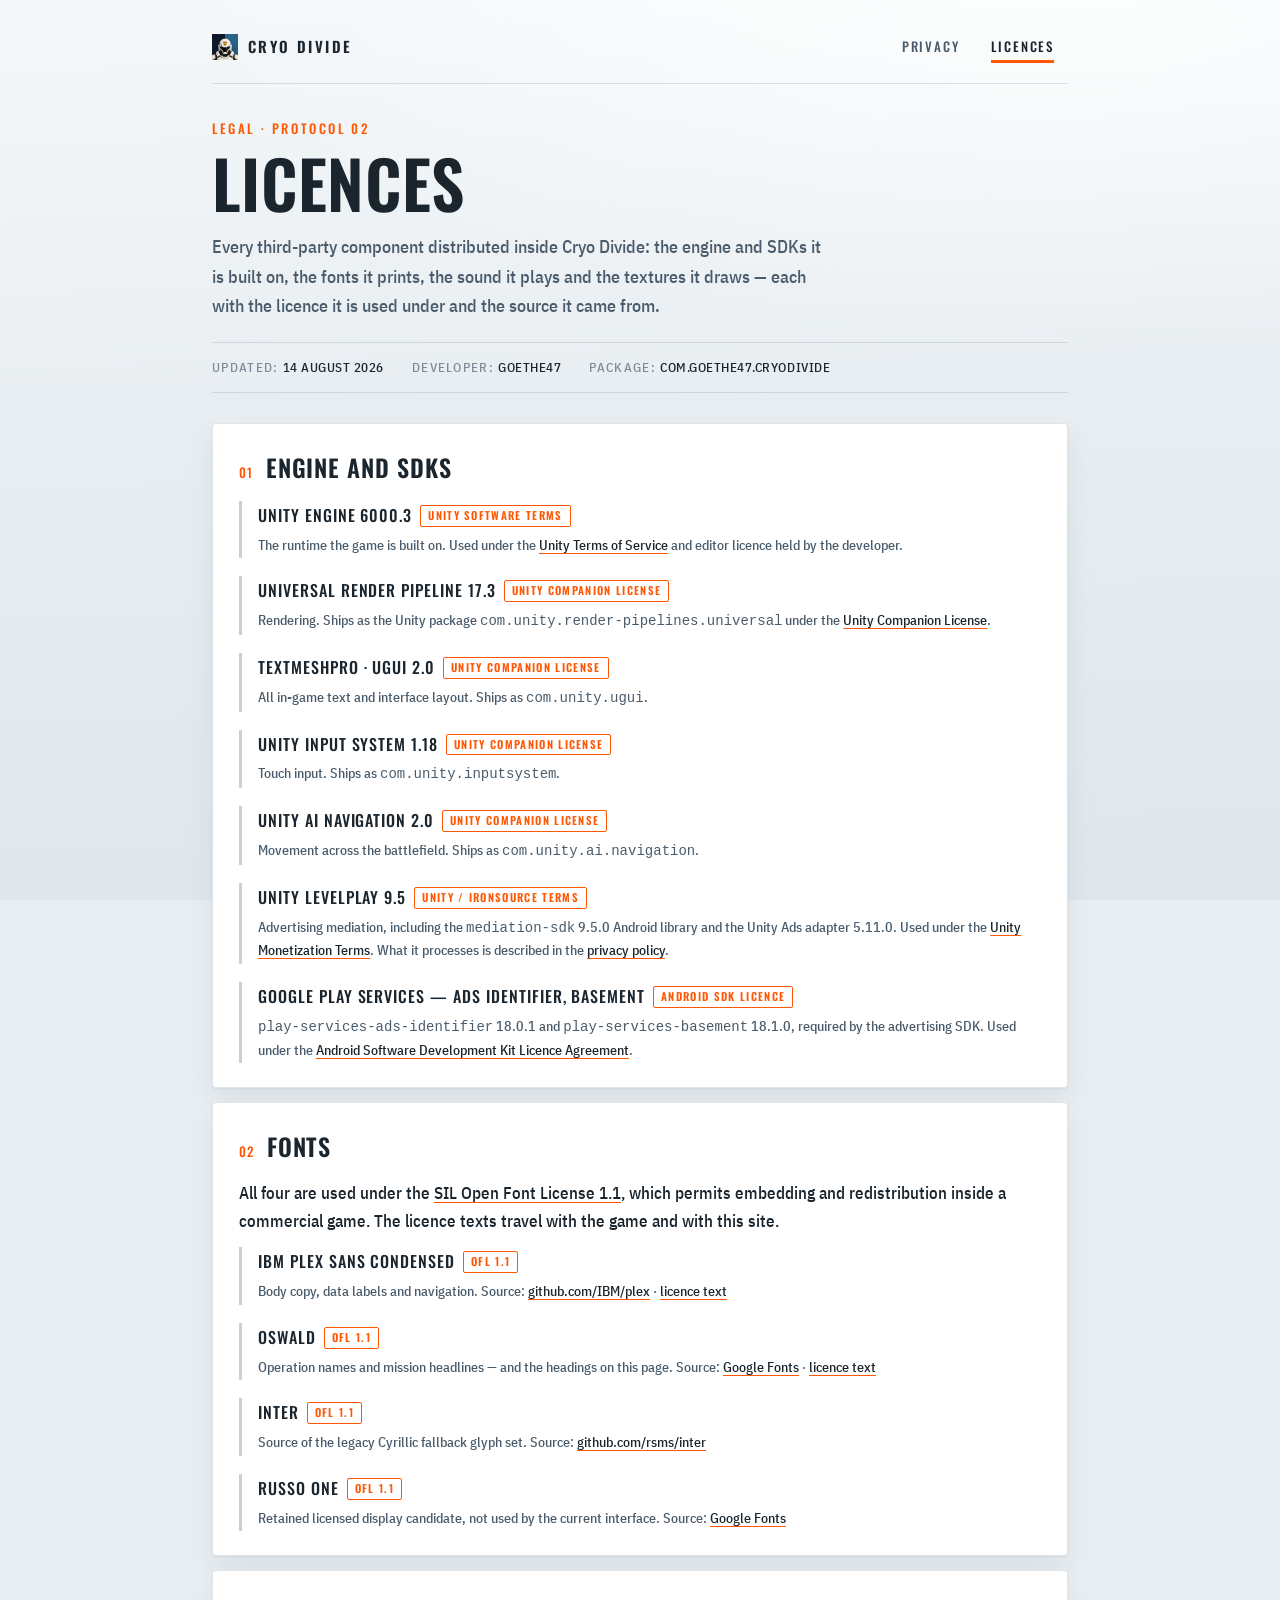
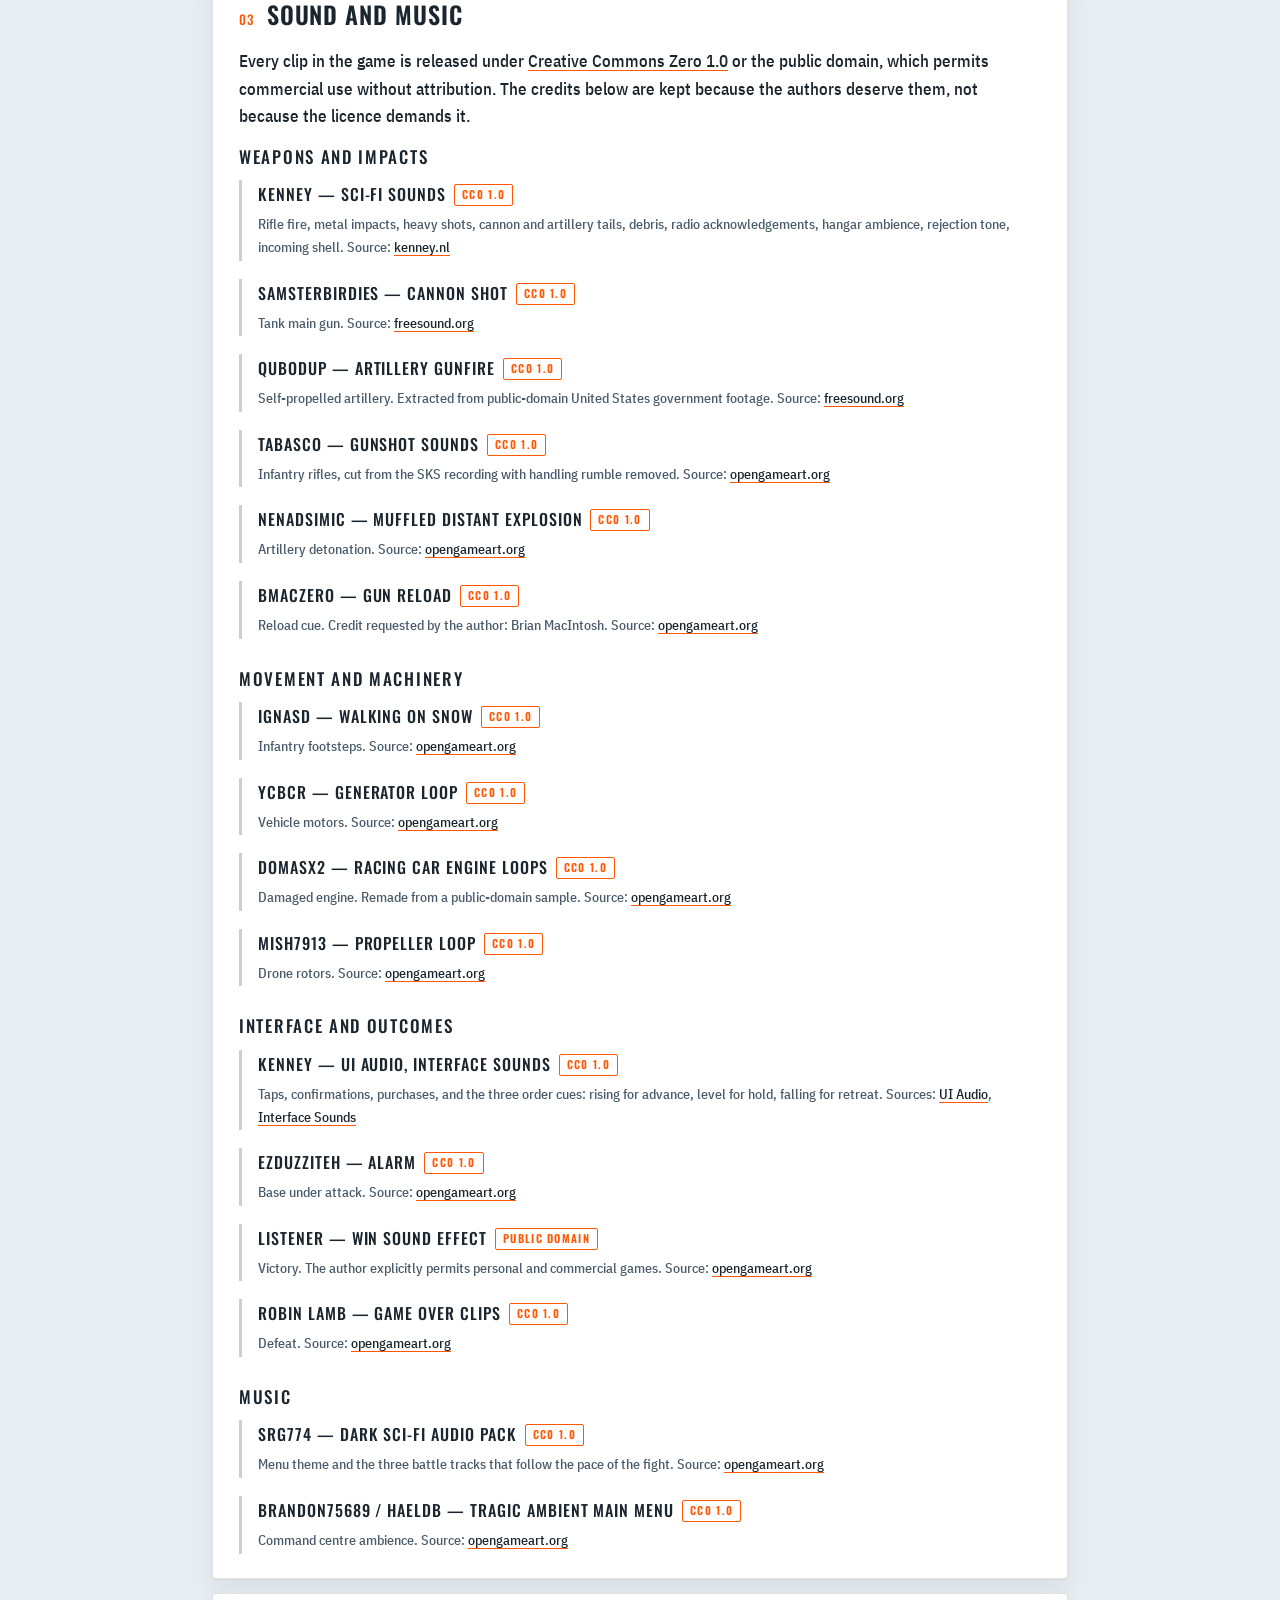
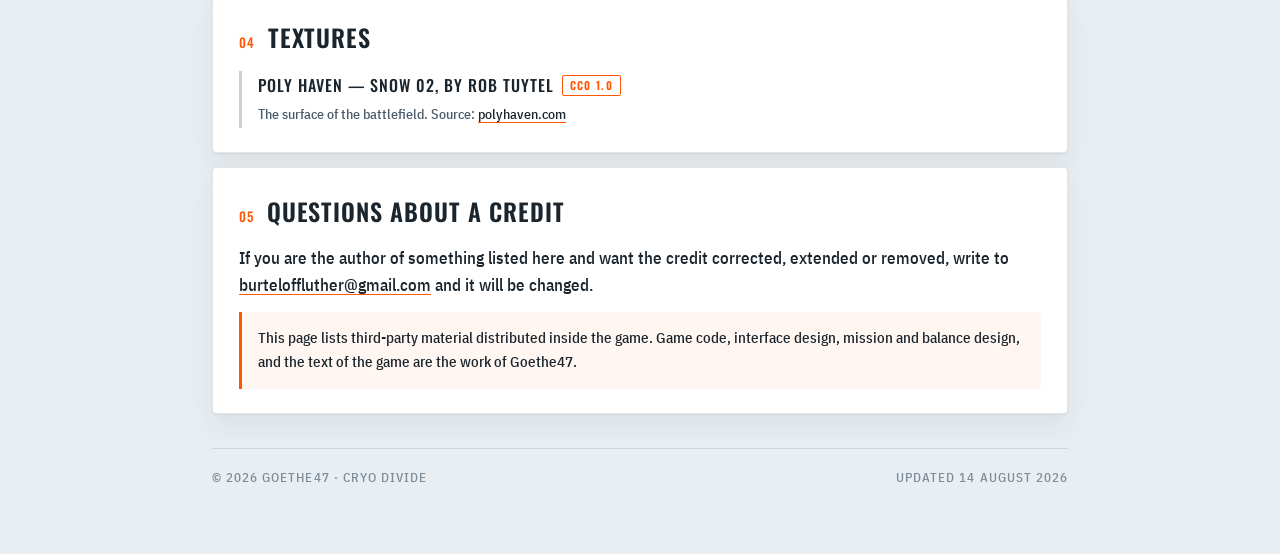
==== licenses.html @ 6308e494 "Dress the legal pages in the game's own daylight The site was dark with a theme switch; the game is " ====
<!DOCTYPE html>
<html lang="en">
<head>
<meta charset="utf-8"><meta name="viewport" content="width=device-width,initial-scale=1">
<title>Cryo Divide — Licences</title>
<meta name="description" content="Third-party software, fonts, sound and textures used in Cryo Divide, with their licences and sources.">
<meta name="color-scheme" content="light"><meta name="theme-color" content="#e9eef2">
<link rel="icon" type="image/png" sizes="32x32" href="favicon-32x32.png"><link rel="apple-touch-icon" href="apple-touch-icon.png"><link rel="stylesheet" href="styles.css">
</head>
<body><div class="wrap">

<div class="topbar">
<a class="brand" href="./"><img src="logo-mark.png" alt="">Cryo Divide</a>
<nav class="nav"><a href="./">Privacy</a><a href="licenses.html" aria-current="page">Licences</a></nav>
</div>

<header class="hero">
<p class="kicker">Legal · Protocol 02</p>
<h1>Licences</h1>
<p class="lede">Every third-party component distributed inside Cryo Divide: the engine and SDKs it is built on, the fonts it prints, the sound it plays and the textures it draws — each with the licence it is used under and the source it came from.</p>
<div class="meta"><span>Updated: <b>14 August 2026</b></span><span>Developer: <b>Goethe47</b></span><span>Package: <b>com.goethe47.cryodivide</b></span></div>
</header>

<section><h2><span class="num">01</span>Engine and SDKs</h2>

<div class="pack"><div class="name">Unity Engine 6000.3<span class="lic">Unity Software Terms</span></div>
<p class="files">The runtime the game is built on. Used under the <a href="https://unity.com/legal/terms-of-service" target="_blank" rel="noopener">Unity Terms of Service</a> and editor licence held by the developer.</p></div>

<div class="pack"><div class="name">Universal Render Pipeline 17.3<span class="lic">Unity Companion License</span></div>
<p class="files">Rendering. Ships as the Unity package <code>com.unity.render-pipelines.universal</code> under the <a href="https://unity.com/legal/licenses/unity-companion-license" target="_blank" rel="noopener">Unity Companion License</a>.</p></div>

<div class="pack"><div class="name">TextMeshPro · uGUI 2.0<span class="lic">Unity Companion License</span></div>
<p class="files">All in-game text and interface layout. Ships as <code>com.unity.ugui</code>.</p></div>

<div class="pack"><div class="name">Unity Input System 1.18<span class="lic">Unity Companion License</span></div>
<p class="files">Touch input. Ships as <code>com.unity.inputsystem</code>.</p></div>

<div class="pack"><div class="name">Unity AI Navigation 2.0<span class="lic">Unity Companion License</span></div>
<p class="files">Movement across the battlefield. Ships as <code>com.unity.ai.navigation</code>.</p></div>

<div class="pack"><div class="name">Unity LevelPlay 9.5<span class="lic">Unity / ironSource terms</span></div>
<p class="files">Advertising mediation, including the <code>mediation-sdk</code> 9.5.0 Android library and the Unity Ads adapter 5.11.0. Used under the <a href="https://unity.com/legal/monetization-services-terms-of-service" target="_blank" rel="noopener">Unity Monetization Terms</a>. What it processes is described in the <a href="./">privacy policy</a>.</p></div>

<div class="pack"><div class="name">Google Play services — Ads Identifier, Basement<span class="lic">Android SDK Licence</span></div>
<p class="files"><code>play-services-ads-identifier</code> 18.0.1 and <code>play-services-basement</code> 18.1.0, required by the advertising SDK. Used under the <a href="https://developer.android.com/studio/terms" target="_blank" rel="noopener">Android Software Development Kit Licence Agreement</a>.</p></div>

</section>

<section><h2><span class="num">02</span>Fonts</h2>
<p>All four are used under the <a href="https://openfontlicense.org/" target="_blank" rel="noopener">SIL Open Font License 1.1</a>, which permits embedding and redistribution inside a commercial game. The licence texts travel with the game and with this site.</p>

<div class="pack"><div class="name">IBM Plex Sans Condensed<span class="lic">OFL 1.1</span></div>
<p class="files">Body copy, data labels and navigation. Source: <a href="https://github.com/IBM/plex" target="_blank" rel="noopener">github.com/IBM/plex</a> · <a href="fonts/IBMPlex-OFL.txt">licence text</a></p></div>

<div class="pack"><div class="name">Oswald<span class="lic">OFL 1.1</span></div>
<p class="files">Operation names and mission headlines — and the headings on this page. Source: <a href="https://github.com/google/fonts/tree/main/ofl/oswald" target="_blank" rel="noopener">Google Fonts</a> · <a href="fonts/Oswald-OFL.txt">licence text</a></p></div>

<div class="pack"><div class="name">Inter<span class="lic">OFL 1.1</span></div>
<p class="files">Source of the legacy Cyrillic fallback glyph set. Source: <a href="https://github.com/rsms/inter" target="_blank" rel="noopener">github.com/rsms/inter</a></p></div>

<div class="pack"><div class="name">Russo One<span class="lic">OFL 1.1</span></div>
<p class="files">Retained licensed display candidate, not used by the current interface. Source: <a href="https://github.com/google/fonts/tree/main/ofl/russoone" target="_blank" rel="noopener">Google Fonts</a></p></div>

</section>

<section><h2><span class="num">03</span>Sound and music</h2>
<p>Every clip in the game is released under <a href="https://creativecommons.org/publicdomain/zero/1.0/" target="_blank" rel="noopener">Creative Commons Zero 1.0</a> or the public domain, which permits commercial use without attribution. The credits below are kept because the authors deserve them, not because the licence demands it.</p>

<h3>Weapons and impacts</h3>
<div class="pack"><div class="name">Kenney — Sci-fi Sounds<span class="lic">CC0 1.0</span></div>
<p class="files">Rifle fire, metal impacts, heavy shots, cannon and artillery tails, debris, radio acknowledgements, hangar ambience, rejection tone, incoming shell. Source: <a href="https://kenney.nl/assets/sci-fi-sounds" target="_blank" rel="noopener">kenney.nl</a></p></div>

<div class="pack"><div class="name">SamsterBirdies — Cannon shot<span class="lic">CC0 1.0</span></div>
<p class="files">Tank main gun. Source: <a href="https://freesound.org/people/SamsterBirdies/sounds/467883/" target="_blank" rel="noopener">freesound.org</a></p></div>

<div class="pack"><div class="name">qubodup — Artillery gunfire<span class="lic">CC0 1.0</span></div>
<p class="files">Self-propelled artillery. Extracted from public-domain United States government footage. Source: <a href="https://freesound.org/people/qubodup/sounds/239137/" target="_blank" rel="noopener">freesound.org</a></p></div>

<div class="pack"><div class="name">Tabasco — Gunshot sounds<span class="lic">CC0 1.0</span></div>
<p class="files">Infantry rifles, cut from the SKS recording with handling rumble removed. Source: <a href="https://opengameart.org/content/gunshot-sounds" target="_blank" rel="noopener">opengameart.org</a></p></div>

<div class="pack"><div class="name">NenadSimic — Muffled distant explosion<span class="lic">CC0 1.0</span></div>
<p class="files">Artillery detonation. Source: <a href="https://opengameart.org/content/muffled-distant-explosion" target="_blank" rel="noopener">opengameart.org</a></p></div>

<div class="pack"><div class="name">BMacZero — Gun reload<span class="lic">CC0 1.0</span></div>
<p class="files">Reload cue. Credit requested by the author: Brian MacIntosh. Source: <a href="https://opengameart.org/content/gun-reload-sound-effects" target="_blank" rel="noopener">opengameart.org</a></p></div>

<h3>Movement and machinery</h3>
<div class="pack"><div class="name">IgnasD — Walking on snow<span class="lic">CC0 1.0</span></div>
<p class="files">Infantry footsteps. Source: <a href="https://opengameart.org/content/walking-on-snow-sound" target="_blank" rel="noopener">opengameart.org</a></p></div>

<div class="pack"><div class="name">YCbCr — Generator loop<span class="lic">CC0 1.0</span></div>
<p class="files">Vehicle motors. Source: <a href="https://opengameart.org/content/generator-loop" target="_blank" rel="noopener">opengameart.org</a></p></div>

<div class="pack"><div class="name">domasx2 — Racing car engine loops<span class="lic">CC0 1.0</span></div>
<p class="files">Damaged engine. Remade from a public-domain sample. Source: <a href="https://opengameart.org/content/racing-car-engine-sound-loops" target="_blank" rel="noopener">opengameart.org</a></p></div>

<div class="pack"><div class="name">Mish7913 — Propeller loop<span class="lic">CC0 1.0</span></div>
<p class="files">Drone rotors. Source: <a href="https://opengameart.org/content/propeller-cartoon-loop" target="_blank" rel="noopener">opengameart.org</a></p></div>

<h3>Interface and outcomes</h3>
<div class="pack"><div class="name">Kenney — UI Audio, Interface Sounds<span class="lic">CC0 1.0</span></div>
<p class="files">Taps, confirmations, purchases, and the three order cues: rising for advance, level for hold, falling for retreat. Sources: <a href="https://kenney.nl/assets/ui-audio" target="_blank" rel="noopener">UI Audio</a>, <a href="https://kenney.nl/assets/interface-sounds" target="_blank" rel="noopener">Interface Sounds</a></p></div>

<div class="pack"><div class="name">EZduzziteh — Alarm<span class="lic">CC0 1.0</span></div>
<p class="files">Base under attack. Source: <a href="https://opengameart.org/content/alarm-1" target="_blank" rel="noopener">opengameart.org</a></p></div>

<div class="pack"><div class="name">Listener — Win sound effect<span class="lic">Public domain</span></div>
<p class="files">Victory. The author explicitly permits personal and commercial games. Source: <a href="https://opengameart.org/content/win-sound-effect" target="_blank" rel="noopener">opengameart.org</a></p></div>

<div class="pack"><div class="name">Robin Lamb — Game over clips<span class="lic">CC0 1.0</span></div>
<p class="files">Defeat. Source: <a href="https://opengameart.org/content/game-over-dark-short-music-clips" target="_blank" rel="noopener">opengameart.org</a></p></div>

<h3>Music</h3>
<div class="pack"><div class="name">SRG774 — Dark Sci-Fi Audio Pack<span class="lic">CC0 1.0</span></div>
<p class="files">Menu theme and the three battle tracks that follow the pace of the fight. Source: <a href="https://opengameart.org/content/dark-sci-fi-audio-pack" target="_blank" rel="noopener">opengameart.org</a></p></div>

<div class="pack"><div class="name">brandon75689 / HaelDB — Tragic ambient main menu<span class="lic">CC0 1.0</span></div>
<p class="files">Command centre ambience. Source: <a href="https://opengameart.org/content/tragic-ambient-main-menu" target="_blank" rel="noopener">opengameart.org</a></p></div>

</section>

<section><h2><span class="num">04</span>Textures</h2>
<div class="pack"><div class="name">Poly Haven — Snow 02, by Rob Tuytel<span class="lic">CC0 1.0</span></div>
<p class="files">The surface of the battlefield. Source: <a href="https://polyhaven.com/a/snow_02" target="_blank" rel="noopener">polyhaven.com</a></p></div>
</section>

<section><h2><span class="num">05</span>Questions about a credit</h2>
<p>If you are the author of something listed here and want the credit corrected, extended or removed, write to <a href="mailto:burteloffluther@gmail.com">burteloffluther@gmail.com</a> and it will be changed.</p>
<p class="note">This page lists third-party material distributed inside the game. Game code, interface design, mission and balance design, and the text of the game are the work of Goethe47.</p>
</section>

<footer><span>© 2026 Goethe47 · Cryo Divide</span><span>Updated 14 August 2026</span></footer>
</div></body></html>
---- styles.css ----
/* Cryo Divide — legal pages.
   The palette is the game's own: ice paper, ink navy, and the single orange the
   command centre uses for the active tab and the accept button (255,87,4).
   Type is the game's type: Oswald for the condensed uppercase headings, IBM Plex
   Sans Condensed for body copy. Both ship with the game under the OFL and are
   served from this repository - a privacy page has no business asking a font CDN
   for the reader's IP address. One light theme only. */

@font-face {
  font-family: 'Cryo Display';
  src: url('fonts/Oswald-Variable.ttf') format('truetype-variations');
  font-weight: 200 700;
  font-display: swap;
}
@font-face {
  font-family: 'Cryo Body';
  src: url('fonts/IBMPlexSansCondensed-Medium.ttf') format('truetype');
  font-weight: 400 600;
  font-display: swap;
}

:root {
  --paper: #e9eef2;
  --card: #ffffff;
  --ink: #1b252e;
  --muted: #4a5c6b;
  --faint: #7d8c98;
  --accent: #ff5704;
  --line: rgba(27, 37, 46, .12);
  --line-strong: rgba(27, 37, 46, .22);
  --shadow: 0 1px 2px rgba(27, 37, 46, .06), 0 12px 28px rgba(27, 37, 46, .07);
  color-scheme: light;
}

* { box-sizing: border-box; }

html { -webkit-text-size-adjust: 100%; }

body {
  margin: 0;
  background: var(--paper);
  /* The same cold horizon the menu sits on, reduced to a gradient so the page
     stays one file and loads instantly on a phone. */
  background-image:
    radial-gradient(120% 80% at 82% -10%, rgba(255, 255, 255, .95), rgba(255, 255, 255, 0) 60%),
    linear-gradient(178deg, #f4f8fa 0%, #e9eef2 42%, #dfe7ec 100%);
  background-attachment: fixed;
  color: var(--ink);
  font: 400 17px/1.62 'Cryo Body', 'IBM Plex Sans Condensed', 'Segoe UI', system-ui, sans-serif;
}

.wrap {
  max-width: 900px;
  margin: 0 auto;
  padding: 28px 22px 72px;
}

/* ── masthead ──────────────────────────────────────────────────────────── */

.topbar {
  display: flex;
  align-items: center;
  justify-content: space-between;
  gap: 16px;
  padding-bottom: 18px;
  border-bottom: 1px solid var(--line);
  margin-bottom: 34px;
  flex-wrap: wrap;
}

.brand {
  display: inline-flex;
  align-items: center;
  gap: 10px;
  font-family: 'Cryo Display', 'Oswald', sans-serif;
  font-weight: 600;
  font-size: 15px;
  letter-spacing: .16em;
  text-transform: uppercase;
  color: var(--ink);
  text-decoration: none;
}

.brand img { width: 26px; height: 26px; display: block; }

.nav { display: flex; gap: 4px; }

.nav a {
  font-family: 'Cryo Display', 'Oswald', sans-serif;
  font-size: 13px;
  font-weight: 500;
  letter-spacing: .14em;
  text-transform: uppercase;
  color: var(--muted);
  text-decoration: none;
  padding: 8px 14px;
  border-radius: 3px;
  position: relative;
}

.nav a:hover { color: var(--ink); background: rgba(255, 255, 255, .7); }

/* The active page carries the orange underline the command centre puts under
   the active tab - same shape, same colour, same job. */
.nav a[aria-current='page'] { color: var(--ink); }
.nav a[aria-current='page']::after {
  content: '';
  position: absolute;
  left: 14px; right: 14px; bottom: 2px;
  height: 3px;
  background: var(--accent);
}

/* ── hero ──────────────────────────────────────────────────────────────── */

.hero { margin-bottom: 30px; }

.kicker {
  font-family: 'Cryo Display', 'Oswald', sans-serif;
  font-size: 13px;
  font-weight: 500;
  letter-spacing: .2em;
  text-transform: uppercase;
  color: var(--accent);
  margin: 0 0 10px;
}

h1 {
  font-family: 'Cryo Display', 'Oswald', sans-serif;
  font-weight: 600;
  font-size: clamp(38px, 8vw, 66px);
  line-height: 1.02;
  letter-spacing: .005em;
  text-transform: uppercase;
  margin: 0 0 16px;
}

.lede {
  font-size: 18px;
  color: var(--muted);
  max-width: 62ch;
  margin: 0 0 22px;
}

.meta {
  display: flex;
  flex-wrap: wrap;
  gap: 10px 28px;
  padding: 14px 0;
  border-top: 1px solid var(--line);
  border-bottom: 1px solid var(--line);
  font-size: 13px;
  letter-spacing: .1em;
  text-transform: uppercase;
  color: var(--faint);
}

.meta b { color: var(--ink); font-weight: 600; letter-spacing: .04em; }

/* ── status chips ──────────────────────────────────────────────────────── */

.chips {
  display: grid;
  grid-template-columns: repeat(auto-fit, minmax(190px, 1fr));
  gap: 10px;
  margin: 26px 0 40px;
}

.chip {
  background: var(--card);
  border: 1px solid var(--line);
  border-left: 3px solid var(--line-strong);
  border-radius: 3px;
  padding: 12px 14px;
  box-shadow: var(--shadow);
}

.chip .k {
  display: block;
  font-size: 11px;
  letter-spacing: .16em;
  text-transform: uppercase;
  color: var(--faint);
  margin-bottom: 3px;
}

.chip .v { display: block; font-weight: 600; font-size: 15px; }

.chip.on { border-left-color: var(--accent); }
.chip.off { border-left-color: #2f9e6b; }

/* ── sections ──────────────────────────────────────────────────────────── */

section {
  background: var(--card);
  border: 1px solid var(--line);
  border-radius: 4px;
  padding: 24px 26px;
  margin-bottom: 14px;
  box-shadow: var(--shadow);
}

h2 {
  font-family: 'Cryo Display', 'Oswald', sans-serif;
  font-weight: 600;
  font-size: 24px;
  letter-spacing: .04em;
  text-transform: uppercase;
  margin: 0 0 14px;
  display: flex;
  align-items: baseline;
  gap: 12px;
}

.num {
  font-size: 13px;
  font-weight: 500;
  letter-spacing: .1em;
  color: var(--accent);
}

h3 {
  font-family: 'Cryo Display', 'Oswald', sans-serif;
  font-weight: 500;
  font-size: 17px;
  letter-spacing: .1em;
  text-transform: uppercase;
  color: var(--ink);
  margin: 26px 0 10px;
}

section > h3:first-of-type { margin-top: 4px; }

p { margin: 0 0 12px; }
p:last-child, ul:last-child, .data-table:last-child { margin-bottom: 0; }

ul { margin: 0 0 12px; padding-left: 20px; }
li { margin-bottom: 7px; }

a { color: var(--ink); text-decoration-color: var(--accent); text-underline-offset: 3px; }
a:hover { color: var(--accent); }

strong { font-weight: 600; }

/* ── tables ────────────────────────────────────────────────────────────── */

.data-table {
  display: grid;
  grid-template-columns: minmax(140px, 1fr) 2fr;
  border: 1px solid var(--line);
  border-radius: 3px;
  overflow: hidden;
  margin-bottom: 14px;
}

.data-table > div {
  padding: 10px 14px;
  border-bottom: 1px solid var(--line);
  font-size: 15px;
}

.data-table > div:nth-child(odd) { border-right: 1px solid var(--line); }
.data-table > div:nth-last-child(-n+2) { border-bottom: 0; }

.data-table .head {
  font-family: 'Cryo Display', 'Oswald', sans-serif;
  font-size: 12px;
  letter-spacing: .14em;
  text-transform: uppercase;
  color: var(--faint);
  background: rgba(27, 37, 46, .035);
}

/* ── licence entries ───────────────────────────────────────────────────── */

.pack {
  border-left: 3px solid var(--line-strong);
  padding: 2px 0 2px 16px;
  margin: 0 0 18px;
}

.pack:last-child { margin-bottom: 0; }

.pack .name {
  font-family: 'Cryo Display', 'Oswald', sans-serif;
  font-size: 16px;
  font-weight: 500;
  letter-spacing: .06em;
  text-transform: uppercase;
}

.pack .lic {
  display: inline-block;
  font-size: 11px;
  font-weight: 600;
  letter-spacing: .12em;
  text-transform: uppercase;
  color: var(--accent);
  border: 1px solid var(--accent);
  border-radius: 2px;
  padding: 1px 7px;
  margin-left: 8px;
  vertical-align: 2px;
}

.pack .files {
  font-size: 14px;
  color: var(--muted);
  margin: 5px 0 0;
  word-break: break-word;
}

.note {
  border-left: 3px solid var(--accent);
  background: rgba(255, 87, 4, .05);
  padding: 14px 16px;
  border-radius: 0 3px 3px 0;
  font-size: 15px;
}

footer {
  display: flex;
  justify-content: space-between;
  flex-wrap: wrap;
  gap: 8px;
  margin-top: 34px;
  padding-top: 18px;
  border-top: 1px solid var(--line);
  font-size: 13px;
  letter-spacing: .08em;
  text-transform: uppercase;
  color: var(--faint);
}

@media (max-width: 620px) {
  .wrap { padding: 20px 15px 56px; }
  section { padding: 20px 17px; }
  .data-table { grid-template-columns: 1fr; }
  .data-table > div:nth-child(odd) { border-right: 0; }
  .data-table > div:nth-last-child(2) { border-bottom: 1px solid var(--line); }
  h2 { font-size: 21px; }
}
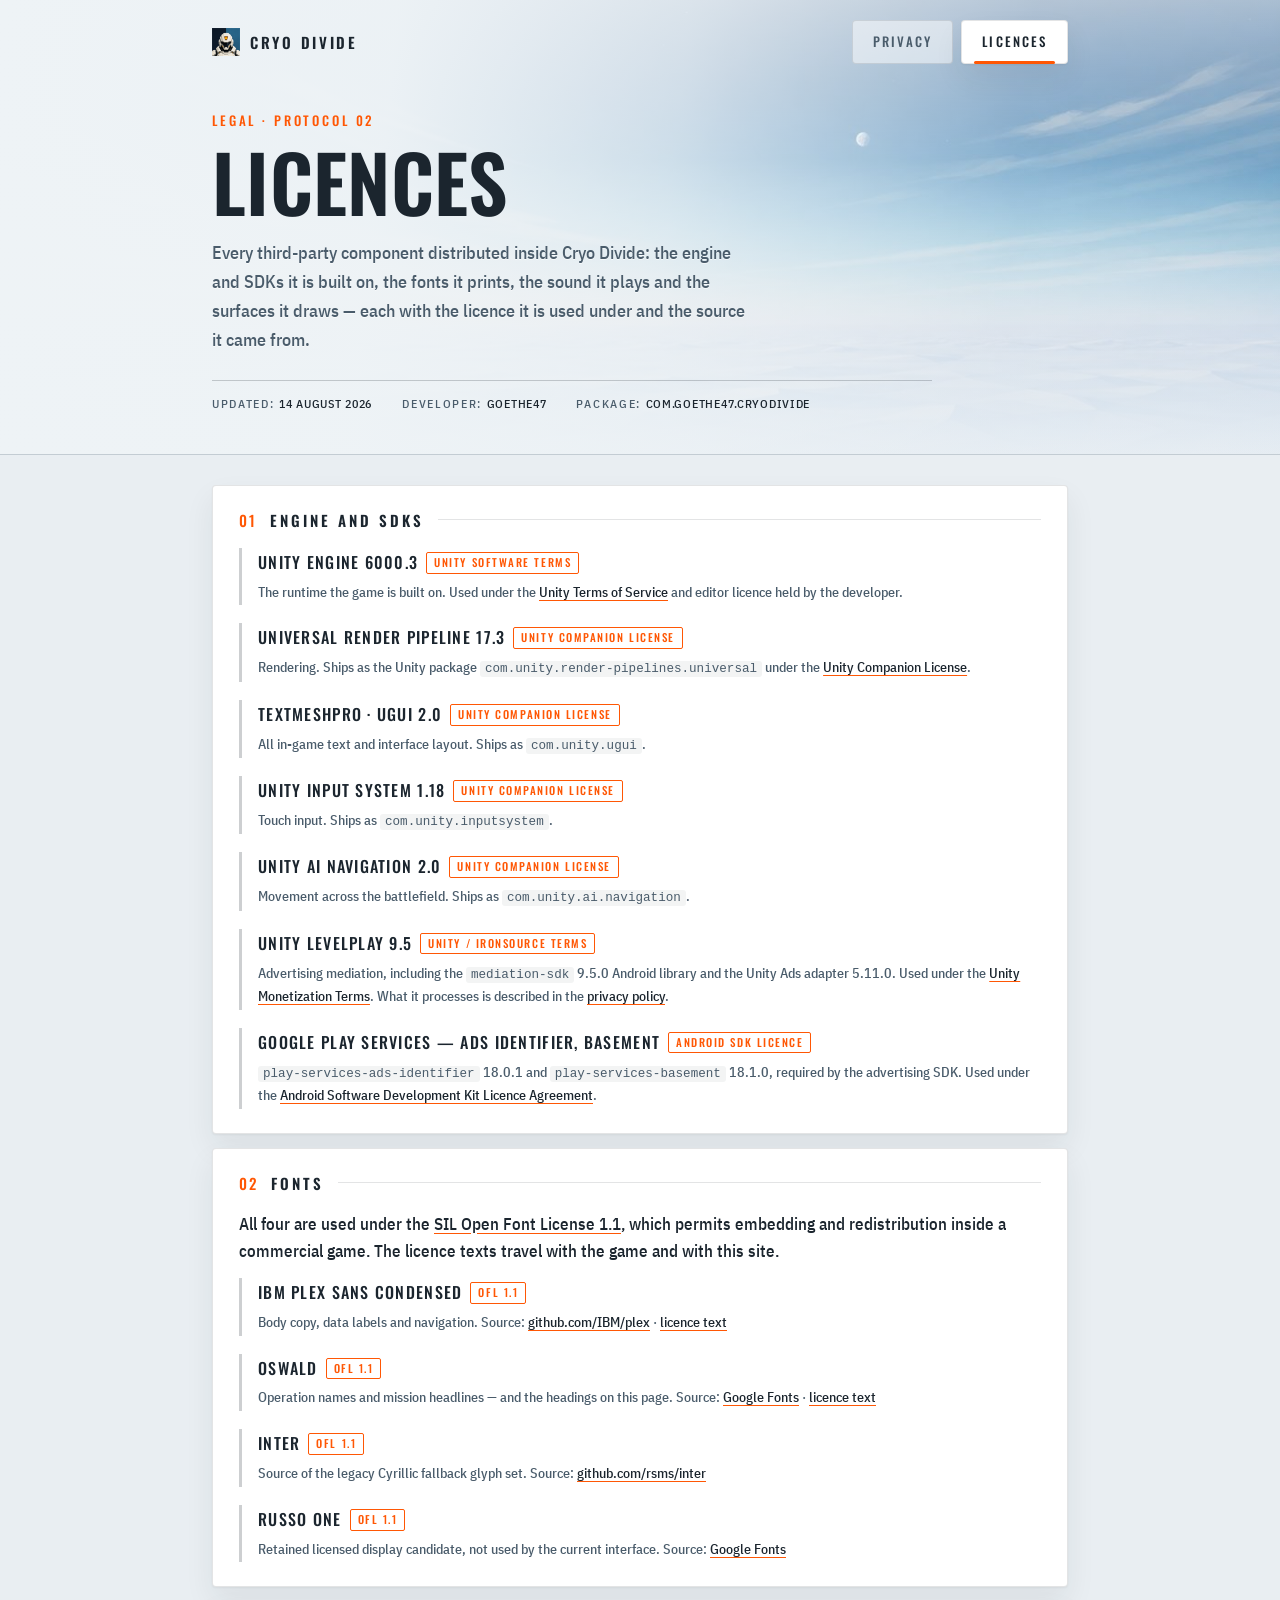
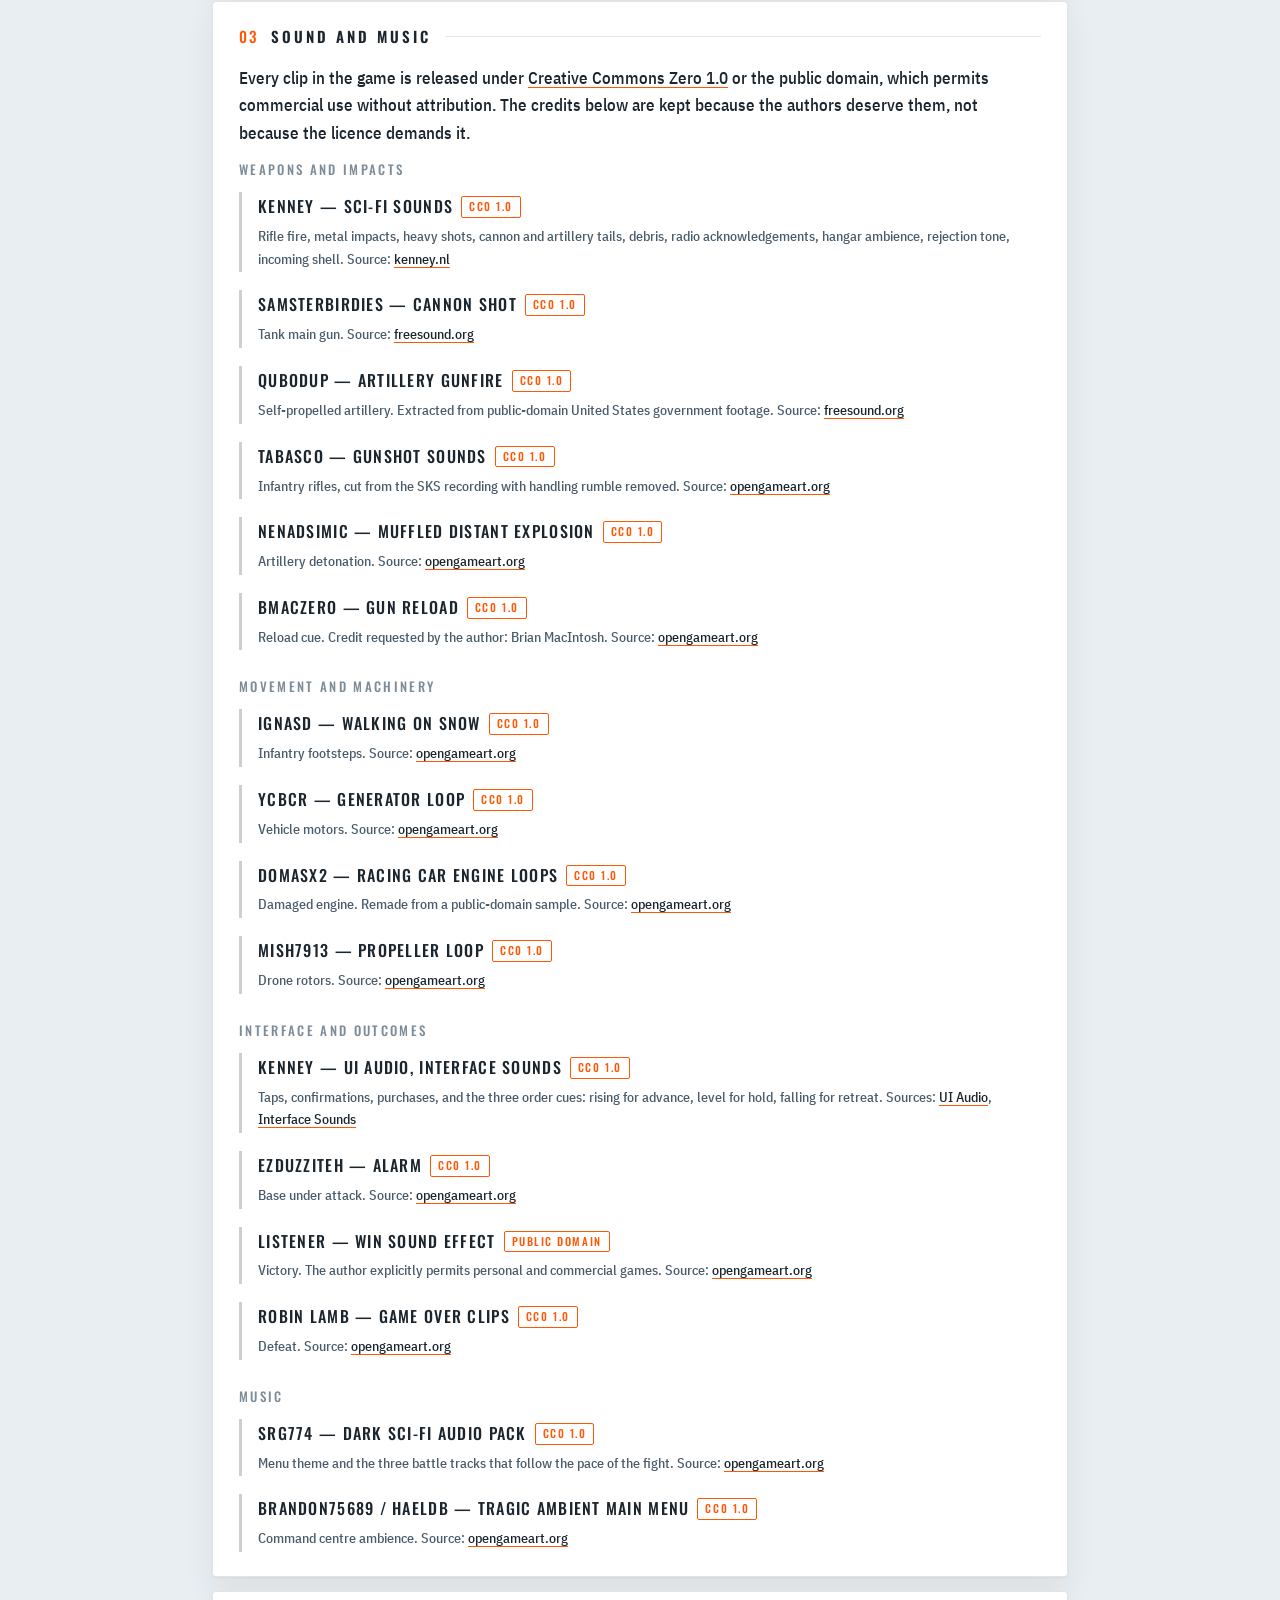
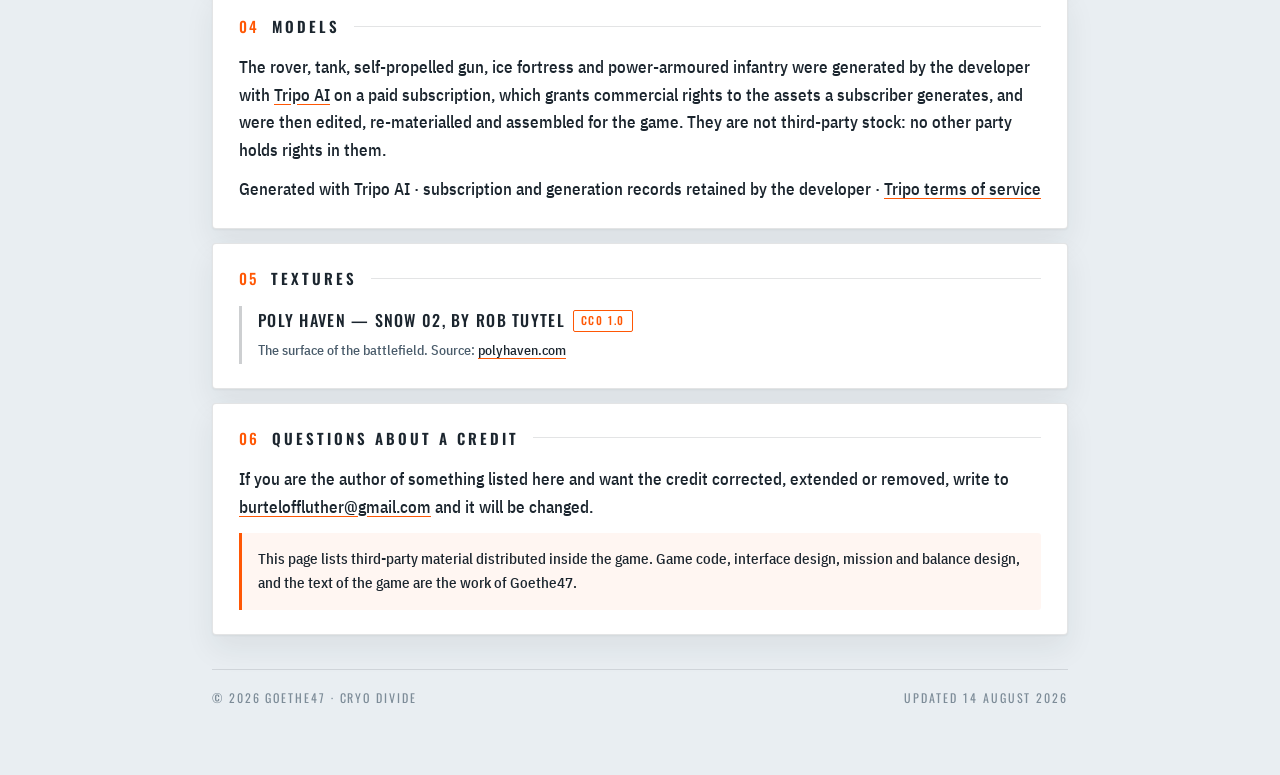
==== commit 5a11d352: "Give the pages the briefing screen they belong to An orange underline and the right fonts were not t" ====
--- a/licenses.html
+++ b/licenses.html
@@ -7,19 +7,20 @@
 <meta name="color-scheme" content="light"><meta name="theme-color" content="#e9eef2">
 <link rel="icon" type="image/png" sizes="32x32" href="favicon-32x32.png"><link rel="apple-touch-icon" href="apple-touch-icon.png"><link rel="stylesheet" href="styles.css">
 </head>
-<body><div class="wrap">
+<body>
 
+<div class="masthead"><div class="inner">
 <div class="topbar">
 <a class="brand" href="./"><img src="logo-mark.png" alt="">Cryo Divide</a>
-<nav class="nav"><a href="./">Privacy</a><a href="licenses.html" aria-current="page">Licences</a></nav>
+<nav class="tabs"><a href="./">Privacy</a><a href="licenses.html" aria-current="page">Licences</a></nav>
 </div>
-
-<header class="hero">
 <p class="kicker">Legal · Protocol 02</p>
 <h1>Licences</h1>
-<p class="lede">Every third-party component distributed inside Cryo Divide: the engine and SDKs it is built on, the fonts it prints, the sound it plays and the textures it draws — each with the licence it is used under and the source it came from.</p>
+<p class="lede">Every third-party component distributed inside Cryo Divide: the engine and SDKs it is built on, the fonts it prints, the sound it plays and the surfaces it draws — each with the licence it is used under and the source it came from.</p>
 <div class="meta"><span>Updated: <b>14 August 2026</b></span><span>Developer: <b>Goethe47</b></span><span>Package: <b>com.goethe47.cryodivide</b></span></div>
-</header>
+</div></div>
+
+<div class="wrap">
 
 <section><h2><span class="num">01</span>Engine and SDKs</h2>
 
@@ -120,12 +121,17 @@
 
 </section>
 
-<section><h2><span class="num">04</span>Textures</h2>
+<section><h2><span class="num">04</span>Models</h2>
+<p>The rover, tank, self-propelled gun, ice fortress and power-armoured infantry were generated by the developer with <a href="https://www.tripo3d.ai/" target="_blank" rel="noopener">Tripo AI</a> on a paid subscription, which grants commercial rights to the assets a subscriber generates, and were then edited, re-materialled and assembled for the game. They are not third-party stock: no other party holds rights in them.</p>
+<p class="files">Generated with Tripo AI · subscription and generation records retained by the developer · <a href="https://www.tripo3d.ai/terms" target="_blank" rel="noopener">Tripo terms of service</a></p>
+</section>
+
+<section><h2><span class="num">05</span>Textures</h2>
 <div class="pack"><div class="name">Poly Haven — Snow 02, by Rob Tuytel<span class="lic">CC0 1.0</span></div>
 <p class="files">The surface of the battlefield. Source: <a href="https://polyhaven.com/a/snow_02" target="_blank" rel="noopener">polyhaven.com</a></p></div>
 </section>
 
-<section><h2><span class="num">05</span>Questions about a credit</h2>
+<section><h2><span class="num">06</span>Questions about a credit</h2>
 <p>If you are the author of something listed here and want the credit corrected, extended or removed, write to <a href="mailto:burteloffluther@gmail.com">burteloffluther@gmail.com</a> and it will be changed.</p>
 <p class="note">This page lists third-party material distributed inside the game. Game code, interface design, mission and balance design, and the text of the game are the work of Goethe47.</p>
 </section>
--- a/styles.css
+++ b/styles.css
@@ -1,10 +1,14 @@
 /* Cryo Divide — legal pages.
-   The palette is the game's own: ice paper, ink navy, and the single orange the
-   command centre uses for the active tab and the accept button (255,87,4).
-   Type is the game's type: Oswald for the condensed uppercase headings, IBM Plex
-   Sans Condensed for body copy. Both ship with the game under the OFL and are
-   served from this repository - a privacy page has no business asking a font CDN
-   for the reader's IP address. One light theme only. */
+
+   These pages are built to read like the game's briefing screen, because that is
+   the screen a player recognises: the frozen horizon bleeding into white paper,
+   two pill tabs with an orange bar under the active one, a small orange kicker
+   over a very large condensed headline, and section labels that trail a hairline
+   across the page. The palette is the game's own - ice paper, ink navy, and the
+   single orange (255,87,4) the command centre uses for the active tab and the
+   accept button. Type is the game's type: Oswald for headings, IBM Plex Sans
+   Condensed for body, both shipped from this repository so a page about privacy
+   never has to hand the reader's address to a font CDN. One light theme only. */
 
 @font-face {
   font-family: 'Cryo Display';
@@ -28,219 +32,250 @@
   --accent: #ff5704;
   --line: rgba(27, 37, 46, .12);
   --line-strong: rgba(27, 37, 46, .22);
-  --shadow: 0 1px 2px rgba(27, 37, 46, .06), 0 12px 28px rgba(27, 37, 46, .07);
+  --shadow: 0 1px 2px rgba(27, 37, 46, .05), 0 14px 30px rgba(27, 37, 46, .07);
+  --display: 'Cryo Display', 'Oswald', 'Arial Narrow', sans-serif;
   color-scheme: light;
 }
 
 * { box-sizing: border-box; }
-
 html { -webkit-text-size-adjust: 100%; }
 
 body {
   margin: 0;
   background: var(--paper);
-  /* The same cold horizon the menu sits on, reduced to a gradient so the page
-     stays one file and loads instantly on a phone. */
-  background-image:
-    radial-gradient(120% 80% at 82% -10%, rgba(255, 255, 255, .95), rgba(255, 255, 255, 0) 60%),
-    linear-gradient(178deg, #f4f8fa 0%, #e9eef2 42%, #dfe7ec 100%);
-  background-attachment: fixed;
   color: var(--ink);
   font: 400 17px/1.62 'Cryo Body', 'IBM Plex Sans Condensed', 'Segoe UI', system-ui, sans-serif;
 }
 
-.wrap {
-  max-width: 900px;
-  margin: 0 auto;
-  padding: 28px 22px 72px;
-}
-
-/* ── masthead ──────────────────────────────────────────────────────────── */
+/* ── the briefing header ───────────────────────────────────────────────────
+   The photograph sits behind the top of the page and dissolves into paper
+   before it reaches the text, exactly as the mission briefing does. It is
+   decorative: every word stays on solid paper, so nothing depends on it. */
+
+.masthead {
+  position: relative;
+  overflow: hidden;
+  background: #dbe4ea;
+  border-bottom: 1px solid var(--line);
+}
+
+.masthead::before {
+  content: '';
+  position: absolute;
+  inset: 0;
+  /* Framed low so the ridge line and the snow field carry the header, not the
+     empty sky above them. */
+  background: url('horizon.jpg') 50% 66% / cover no-repeat;
+}
+
+.masthead::after {
+  content: '';
+  position: absolute;
+  inset: 0;
+  background:
+    linear-gradient(96deg, #eef3f6 0%, rgba(238, 243, 246, .97) 30%, rgba(238, 243, 246, .72) 52%, rgba(238, 243, 246, .18) 78%, rgba(238, 243, 246, .06) 100%),
+    linear-gradient(180deg, rgba(255, 255, 255, .55) 0%, rgba(255, 255, 255, 0) 35%, rgba(233, 238, 242, .85) 100%);
+}
+
+.masthead > * { position: relative; z-index: 1; }
+
+.masthead .inner { max-width: 900px; margin: 0 auto; padding: 20px 22px 40px; }
 
 .topbar {
   display: flex;
   align-items: center;
   justify-content: space-between;
-  gap: 16px;
-  padding-bottom: 18px;
-  border-bottom: 1px solid var(--line);
-  margin-bottom: 34px;
+  gap: 14px;
   flex-wrap: wrap;
+  margin-bottom: 46px;
 }
 
 .brand {
   display: inline-flex;
   align-items: center;
   gap: 10px;
-  font-family: 'Cryo Display', 'Oswald', sans-serif;
+  font-family: var(--display);
   font-weight: 600;
   font-size: 15px;
-  letter-spacing: .16em;
+  letter-spacing: .18em;
   text-transform: uppercase;
   color: var(--ink);
   text-decoration: none;
 }
 
-.brand img { width: 26px; height: 26px; display: block; }
-
-.nav { display: flex; gap: 4px; }
-
-.nav a {
-  font-family: 'Cryo Display', 'Oswald', sans-serif;
+.brand img { width: 28px; height: 28px; display: block; }
+
+/* The command centre's tab strip: a white slab for the page you are on with the
+   orange bar beneath it, a flat translucent one for the page you are not. */
+.tabs { display: flex; gap: 8px; }
+
+.tabs a {
+  position: relative;
+  font-family: var(--display);
   font-size: 13px;
   font-weight: 500;
-  letter-spacing: .14em;
+  letter-spacing: .16em;
   text-transform: uppercase;
   color: var(--muted);
   text-decoration: none;
-  padding: 8px 14px;
-  border-radius: 3px;
-  position: relative;
-}
-
-.nav a:hover { color: var(--ink); background: rgba(255, 255, 255, .7); }
-
-/* The active page carries the orange underline the command centre puts under
-   the active tab - same shape, same colour, same job. */
-.nav a[aria-current='page'] { color: var(--ink); }
-.nav a[aria-current='page']::after {
+  padding: 10px 20px 11px;
+  border-radius: 4px;
+  background: rgba(255, 255, 255, .5);
+  border: 1px solid var(--line);
+  transition: background .15s, color .15s;
+}
+
+.tabs a:hover { background: rgba(255, 255, 255, .85); color: var(--ink); }
+
+.tabs a[aria-current='page'] {
+  background: #fff;
+  color: var(--ink);
+  box-shadow: var(--shadow);
+}
+
+.tabs a[aria-current='page']::after {
   content: '';
   position: absolute;
-  left: 14px; right: 14px; bottom: 2px;
+  left: 12px; right: 12px; bottom: -1px;
   height: 3px;
   background: var(--accent);
-}
-
-/* ── hero ──────────────────────────────────────────────────────────────── */
-
-.hero { margin-bottom: 30px; }
+  border-radius: 2px;
+}
 
 .kicker {
-  font-family: 'Cryo Display', 'Oswald', sans-serif;
+  font-family: var(--display);
   font-size: 13px;
   font-weight: 500;
-  letter-spacing: .2em;
+  letter-spacing: .22em;
   text-transform: uppercase;
   color: var(--accent);
-  margin: 0 0 10px;
+  margin: 0 0 12px;
 }
 
 h1 {
-  font-family: 'Cryo Display', 'Oswald', sans-serif;
+  font-family: var(--display);
   font-weight: 600;
-  font-size: clamp(38px, 8vw, 66px);
-  line-height: 1.02;
-  letter-spacing: .005em;
-  text-transform: uppercase;
-  margin: 0 0 16px;
+  font-size: clamp(42px, 9vw, 78px);
+  line-height: .98;
+  letter-spacing: .004em;
+  text-transform: uppercase;
+  margin: 0 0 18px;
+  max-width: 15ch;
 }
 
 .lede {
   font-size: 18px;
   color: var(--muted);
-  max-width: 62ch;
-  margin: 0 0 22px;
+  max-width: 54ch;
+  margin: 0 0 26px;
+  text-shadow: 0 1px 0 rgba(255, 255, 255, .6);
 }
 
 .meta {
   display: flex;
   flex-wrap: wrap;
-  gap: 10px 28px;
-  padding: 14px 0;
-  border-top: 1px solid var(--line);
-  border-bottom: 1px solid var(--line);
-  font-size: 13px;
-  letter-spacing: .1em;
-  text-transform: uppercase;
-  color: var(--faint);
-}
-
-.meta b { color: var(--ink); font-weight: 600; letter-spacing: .04em; }
-
-/* ── status chips ──────────────────────────────────────────────────────── */
-
+  gap: 8px 30px;
+  padding: 13px 0 0;
+  border-top: 1px solid var(--line-strong);
+  max-width: 720px;
+  font-size: 12px;
+  letter-spacing: .14em;
+  text-transform: uppercase;
+  color: var(--muted);
+}
+
+.meta b { color: var(--ink); font-weight: 600; letter-spacing: .06em; }
+
+/* ── body ──────────────────────────────────────────────────────────────── */
+
+.wrap { max-width: 900px; margin: 0 auto; padding: 30px 22px 72px; }
+
+/* Status chips read like the briefing's short facts column. */
 .chips {
   display: grid;
   grid-template-columns: repeat(auto-fit, minmax(190px, 1fr));
   gap: 10px;
-  margin: 26px 0 40px;
+  margin: 0 0 34px;
 }
 
 .chip {
   background: var(--card);
   border: 1px solid var(--line);
   border-left: 3px solid var(--line-strong);
-  border-radius: 3px;
+  border-radius: 4px;
   padding: 12px 14px;
   box-shadow: var(--shadow);
 }
 
 .chip .k {
   display: block;
+  font-family: var(--display);
   font-size: 11px;
-  letter-spacing: .16em;
+  letter-spacing: .18em;
   text-transform: uppercase;
   color: var(--faint);
   margin-bottom: 3px;
 }
 
 .chip .v { display: block; font-weight: 600; font-size: 15px; }
-
 .chip.on { border-left-color: var(--accent); }
 .chip.off { border-left-color: #2f9e6b; }
-
-/* ── sections ──────────────────────────────────────────────────────────── */
 
 section {
   background: var(--card);
   border: 1px solid var(--line);
   border-radius: 4px;
-  padding: 24px 26px;
+  padding: 22px 26px 24px;
   margin-bottom: 14px;
   box-shadow: var(--shadow);
 }
 
+/* The game labels a block with small type and lets a hairline run out to the
+   end of the panel. Same here, with the section number in orange. */
 h2 {
-  font-family: 'Cryo Display', 'Oswald', sans-serif;
+  display: flex;
+  align-items: center;
+  gap: 14px;
+  font-family: var(--display);
   font-weight: 600;
-  font-size: 24px;
-  letter-spacing: .04em;
-  text-transform: uppercase;
-  margin: 0 0 14px;
-  display: flex;
-  align-items: baseline;
-  gap: 12px;
-}
-
-.num {
+  font-size: 15px;
+  letter-spacing: .2em;
+  text-transform: uppercase;
+  color: var(--ink);
+  margin: 0 0 16px;
+}
+
+h2::after {
+  content: '';
+  flex: 1;
+  height: 1px;
+  background: var(--line);
+}
+
+.num { color: var(--accent); font-weight: 500; letter-spacing: .1em; }
+
+h3 {
+  font-family: var(--display);
+  font-weight: 500;
   font-size: 13px;
-  font-weight: 500;
-  letter-spacing: .1em;
-  color: var(--accent);
-}
-
-h3 {
-  font-family: 'Cryo Display', 'Oswald', sans-serif;
-  font-weight: 500;
-  font-size: 17px;
-  letter-spacing: .1em;
-  text-transform: uppercase;
-  color: var(--ink);
-  margin: 26px 0 10px;
-}
-
-section > h3:first-of-type { margin-top: 4px; }
+  letter-spacing: .18em;
+  text-transform: uppercase;
+  color: var(--faint);
+  margin: 26px 0 12px;
+}
+
+section > h3:first-of-type { margin-top: 2px; }
 
 p { margin: 0 0 12px; }
-p:last-child, ul:last-child, .data-table:last-child { margin-bottom: 0; }
+p:last-child, ul:last-child, .data-table:last-child, .pack:last-child { margin-bottom: 0; }
 
 ul { margin: 0 0 12px; padding-left: 20px; }
 li { margin-bottom: 7px; }
 
 a { color: var(--ink); text-decoration-color: var(--accent); text-underline-offset: 3px; }
 a:hover { color: var(--accent); }
-
 strong { font-weight: 600; }
+code { font-family: ui-monospace, Consolas, monospace; font-size: .9em; background: rgba(27, 37, 46, .05); padding: 1px 5px; border-radius: 3px; }
 
 /* ── tables ────────────────────────────────────────────────────────────── */
 
@@ -253,19 +288,14 @@
   margin-bottom: 14px;
 }
 
-.data-table > div {
-  padding: 10px 14px;
-  border-bottom: 1px solid var(--line);
-  font-size: 15px;
-}
-
+.data-table > div { padding: 10px 14px; border-bottom: 1px solid var(--line); font-size: 15px; }
 .data-table > div:nth-child(odd) { border-right: 1px solid var(--line); }
 .data-table > div:nth-last-child(-n+2) { border-bottom: 0; }
 
 .data-table .head {
-  font-family: 'Cryo Display', 'Oswald', sans-serif;
-  font-size: 12px;
-  letter-spacing: .14em;
+  font-family: var(--display);
+  font-size: 11px;
+  letter-spacing: .18em;
   text-transform: uppercase;
   color: var(--faint);
   background: rgba(27, 37, 46, .035);
@@ -273,27 +303,22 @@
 
 /* ── licence entries ───────────────────────────────────────────────────── */
 
-.pack {
-  border-left: 3px solid var(--line-strong);
-  padding: 2px 0 2px 16px;
-  margin: 0 0 18px;
-}
-
-.pack:last-child { margin-bottom: 0; }
+.pack { border-left: 3px solid var(--line-strong); padding: 2px 0 2px 16px; margin: 0 0 18px; }
 
 .pack .name {
-  font-family: 'Cryo Display', 'Oswald', sans-serif;
+  font-family: var(--display);
   font-size: 16px;
   font-weight: 500;
-  letter-spacing: .06em;
+  letter-spacing: .08em;
   text-transform: uppercase;
 }
 
 .pack .lic {
   display: inline-block;
+  font-family: var(--display);
   font-size: 11px;
-  font-weight: 600;
-  letter-spacing: .12em;
+  font-weight: 500;
+  letter-spacing: .14em;
   text-transform: uppercase;
   color: var(--accent);
   border: 1px solid var(--accent);
@@ -301,14 +326,10 @@
   padding: 1px 7px;
   margin-left: 8px;
   vertical-align: 2px;
-}
-
-.pack .files {
-  font-size: 14px;
-  color: var(--muted);
-  margin: 5px 0 0;
-  word-break: break-word;
-}
+  white-space: nowrap;
+}
+
+.pack .files { font-size: 14px; color: var(--muted); margin: 5px 0 0; word-break: break-word; }
 
 .note {
   border-left: 3px solid var(--accent);
@@ -317,6 +338,26 @@
   border-radius: 0 3px 3px 0;
   font-size: 15px;
 }
+
+/* The accept button from the briefing, doing the one job this page has. */
+.action {
+  display: inline-flex;
+  align-items: center;
+  gap: 10px;
+  background: var(--accent);
+  color: #fff;
+  font-family: var(--display);
+  font-size: 15px;
+  font-weight: 600;
+  letter-spacing: .16em;
+  text-transform: uppercase;
+  text-decoration: none;
+  padding: 14px 28px;
+  border-radius: 5px;
+  box-shadow: 0 8px 18px rgba(255, 87, 4, .28);
+}
+
+.action:hover { color: #fff; background: #f04d00; }
 
 footer {
   display: flex;
@@ -326,17 +367,24 @@
   margin-top: 34px;
   padding-top: 18px;
   border-top: 1px solid var(--line);
-  font-size: 13px;
-  letter-spacing: .08em;
+  font-family: var(--display);
+  font-size: 12px;
+  letter-spacing: .16em;
   text-transform: uppercase;
   color: var(--faint);
 }
 
 @media (max-width: 620px) {
-  .wrap { padding: 20px 15px 56px; }
-  section { padding: 20px 17px; }
+  .masthead .inner { padding: 16px 15px 32px; }
+  .topbar { margin-bottom: 34px; }
+  .masthead::after {
+    background:
+      linear-gradient(180deg, rgba(238, 243, 246, .35) 0%, rgba(238, 243, 246, .88) 42%, #e9eef2 100%);
+  }
+  h1 { max-width: none; }
+  .wrap { padding: 22px 15px 56px; }
+  section { padding: 18px 17px 20px; }
   .data-table { grid-template-columns: 1fr; }
   .data-table > div:nth-child(odd) { border-right: 0; }
   .data-table > div:nth-last-child(2) { border-bottom: 1px solid var(--line); }
-  h2 { font-size: 21px; }
-}
+}
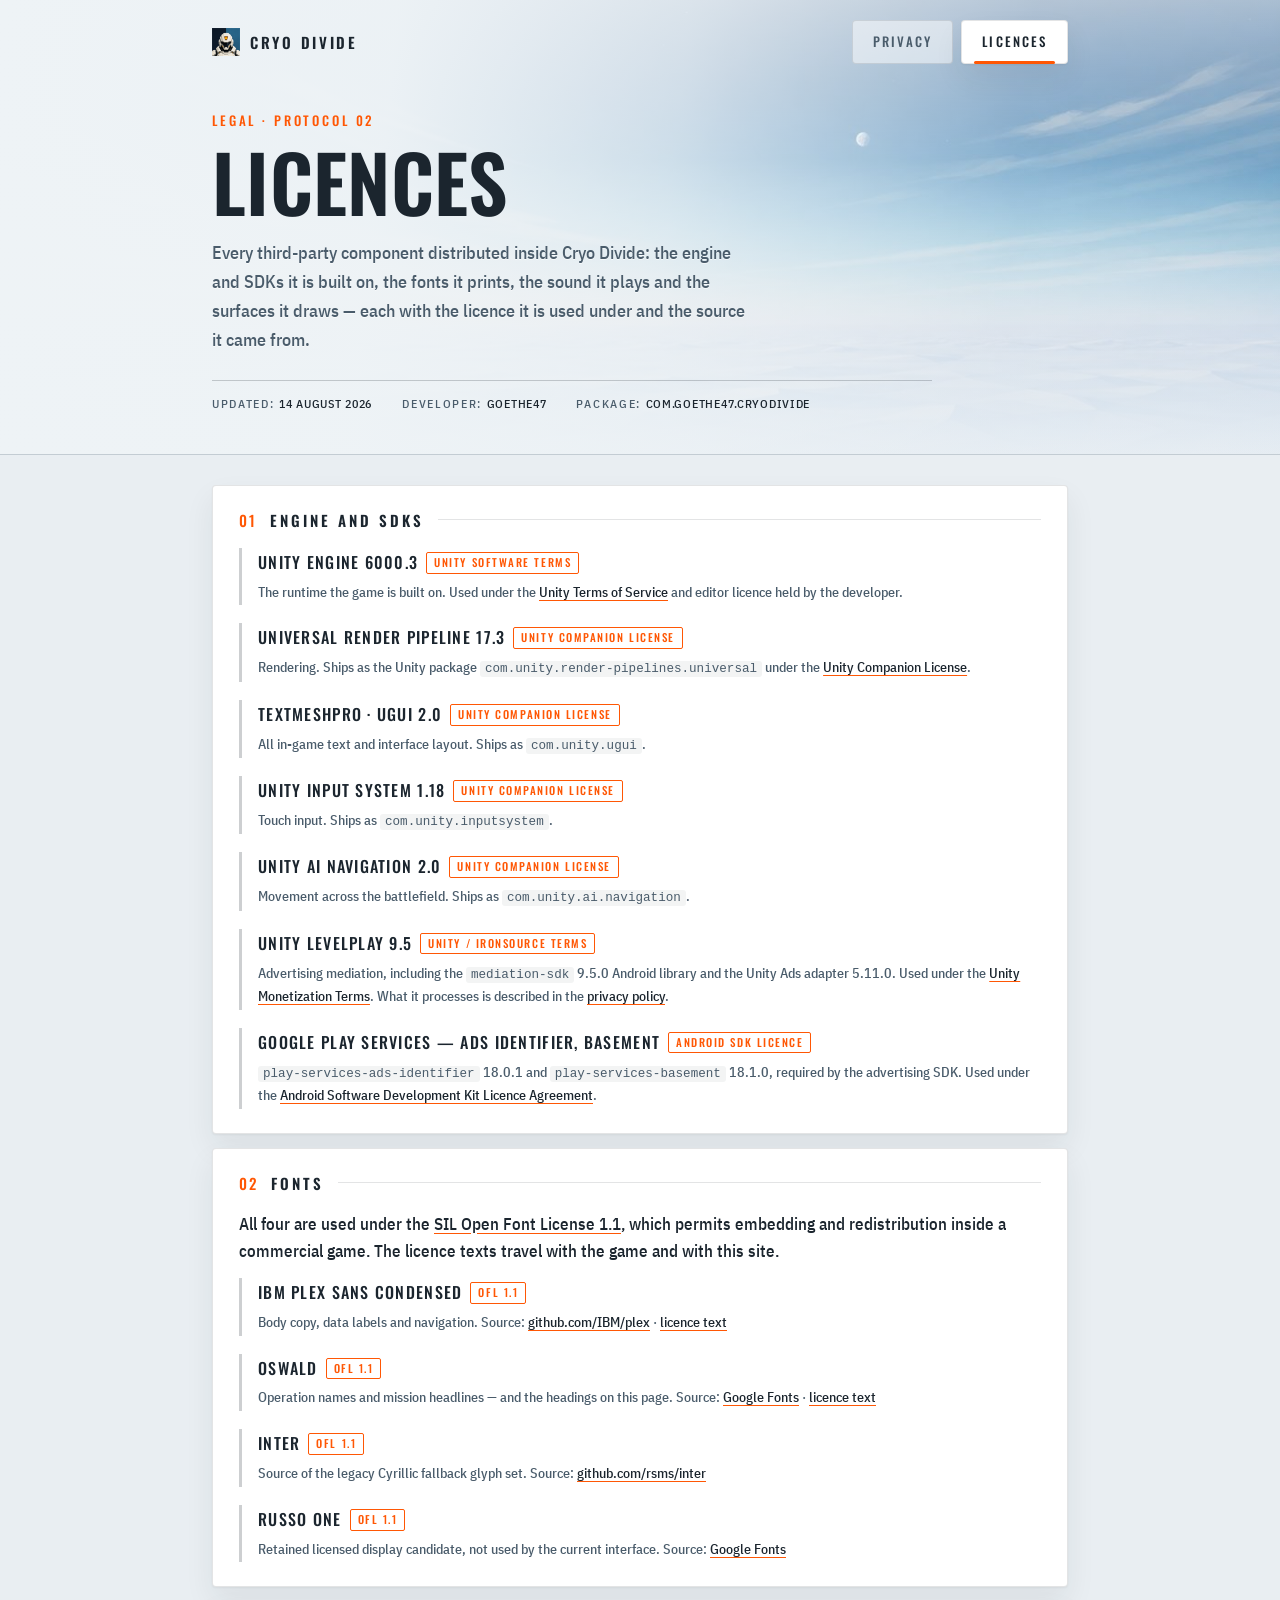
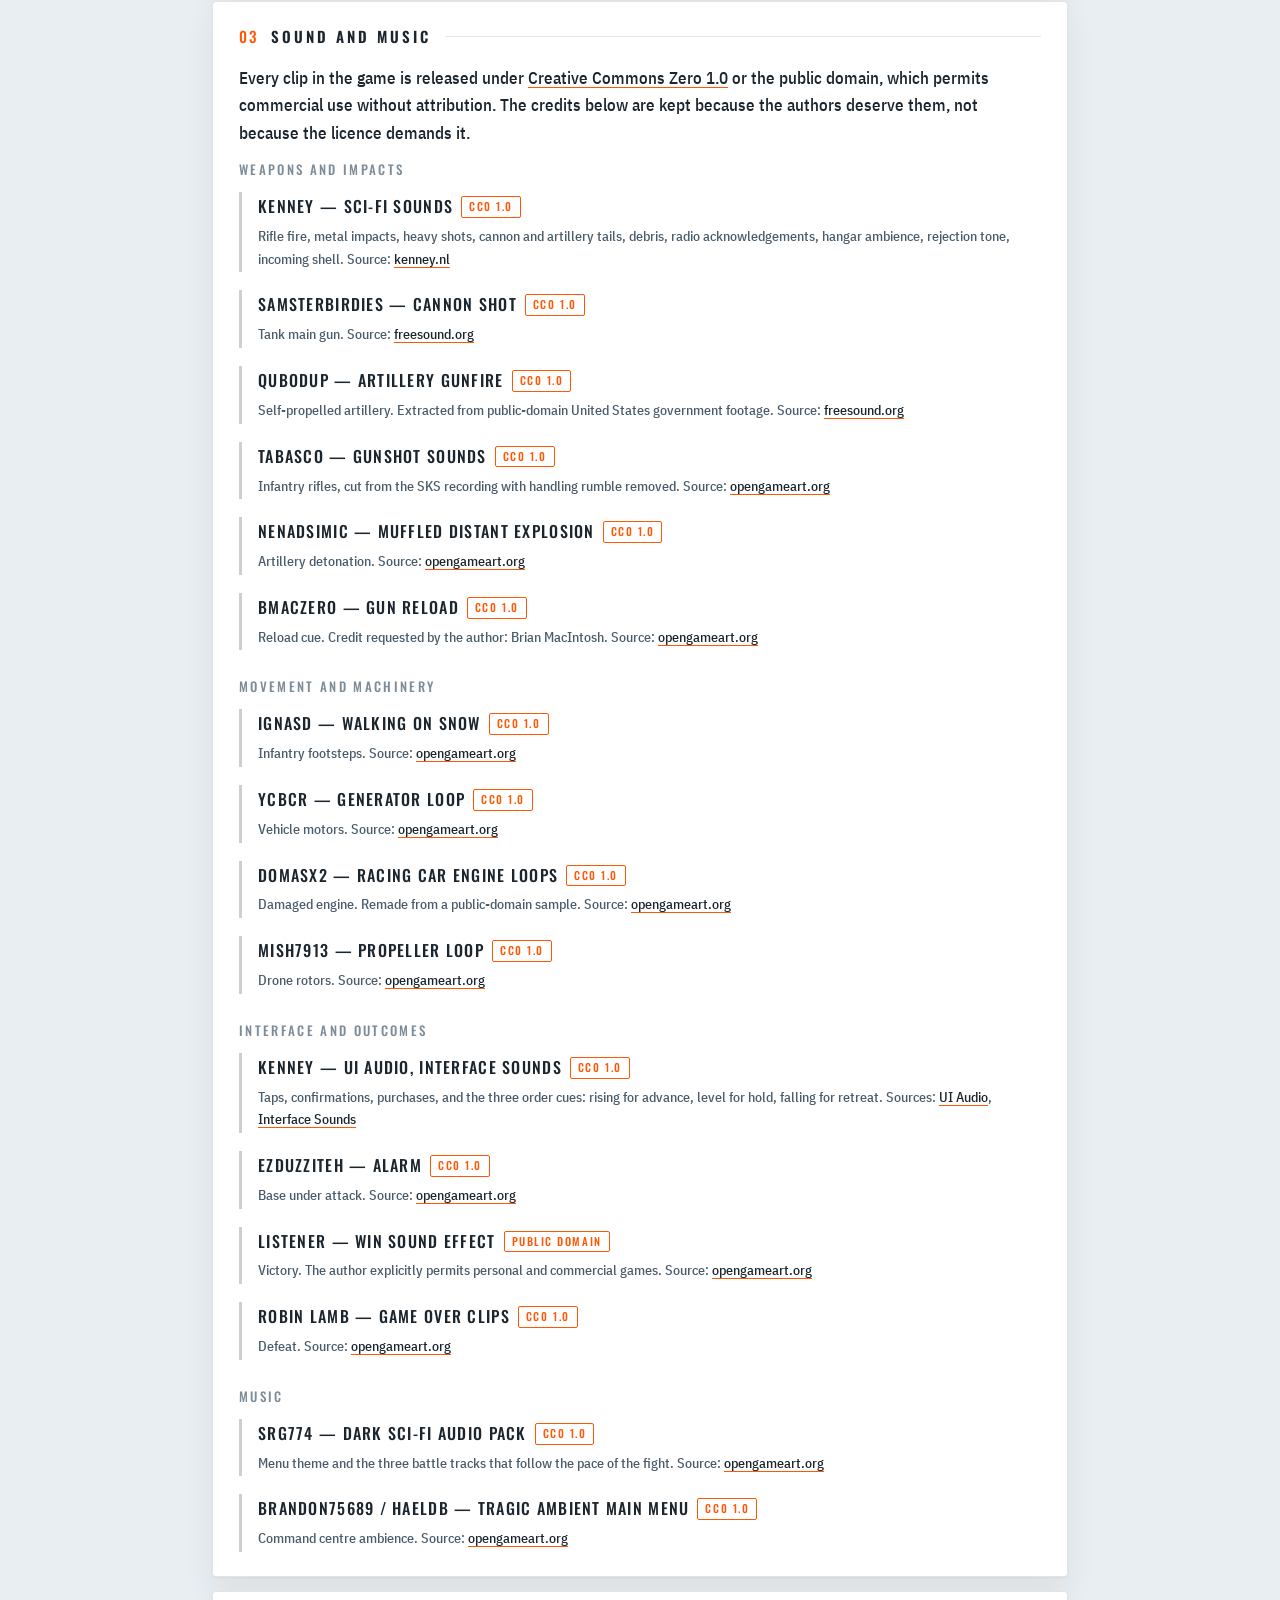
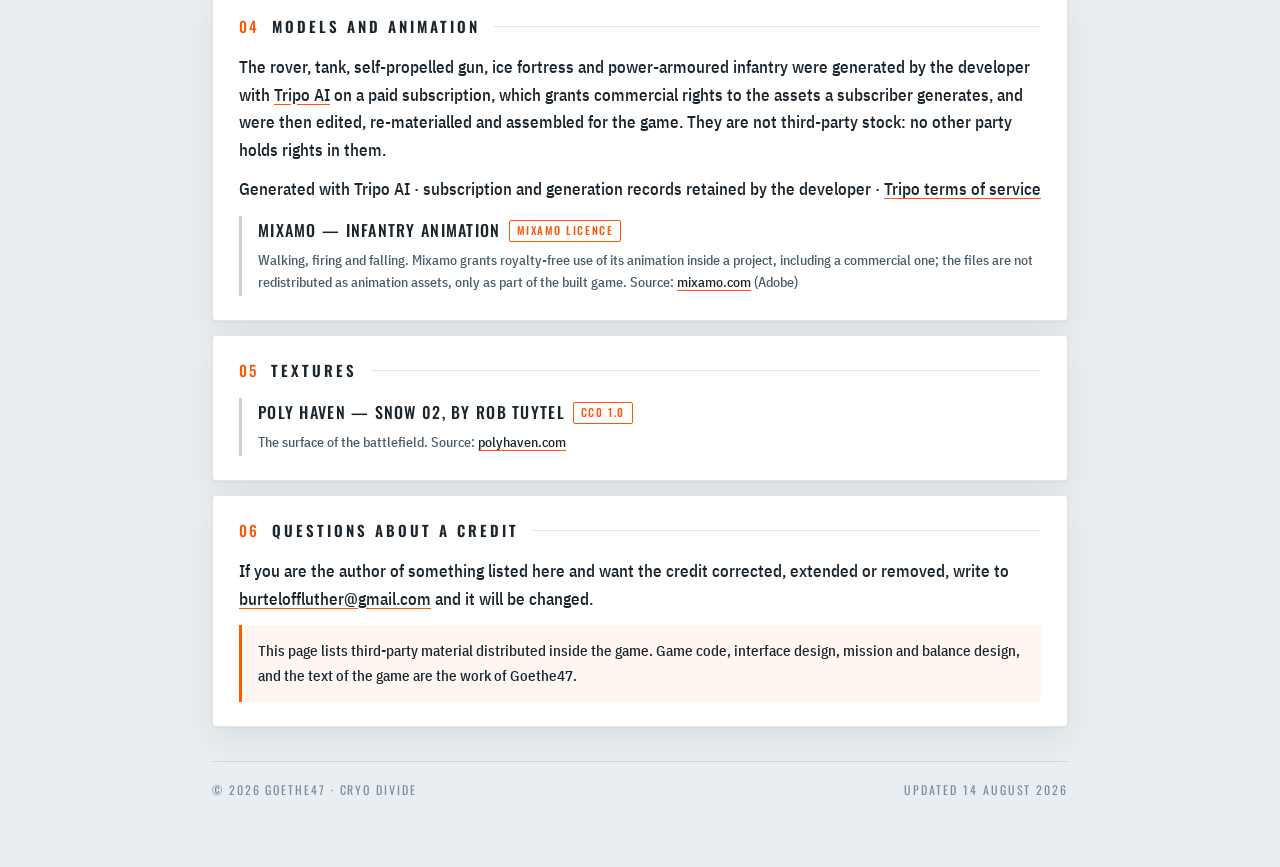
==== commit 91131226: "Credit the animation the infantry walks on The models section named where the vehicles and soldiers " ====
--- a/licenses.html
+++ b/licenses.html
@@ -121,9 +121,12 @@
 
 </section>
 
-<section><h2><span class="num">04</span>Models</h2>
+<section><h2><span class="num">04</span>Models and animation</h2>
 <p>The rover, tank, self-propelled gun, ice fortress and power-armoured infantry were generated by the developer with <a href="https://www.tripo3d.ai/" target="_blank" rel="noopener">Tripo AI</a> on a paid subscription, which grants commercial rights to the assets a subscriber generates, and were then edited, re-materialled and assembled for the game. They are not third-party stock: no other party holds rights in them.</p>
 <p class="files">Generated with Tripo AI · subscription and generation records retained by the developer · <a href="https://www.tripo3d.ai/terms" target="_blank" rel="noopener">Tripo terms of service</a></p>
+
+<div class="pack"><div class="name">Mixamo — infantry animation<span class="lic">Mixamo licence</span></div>
+<p class="files">Walking, firing and falling. Mixamo grants royalty-free use of its animation inside a project, including a commercial one; the files are not redistributed as animation assets, only as part of the built game. Source: <a href="https://www.mixamo.com/" target="_blank" rel="noopener">mixamo.com</a> (Adobe)</p></div>
 </section>
 
 <section><h2><span class="num">05</span>Textures</h2>
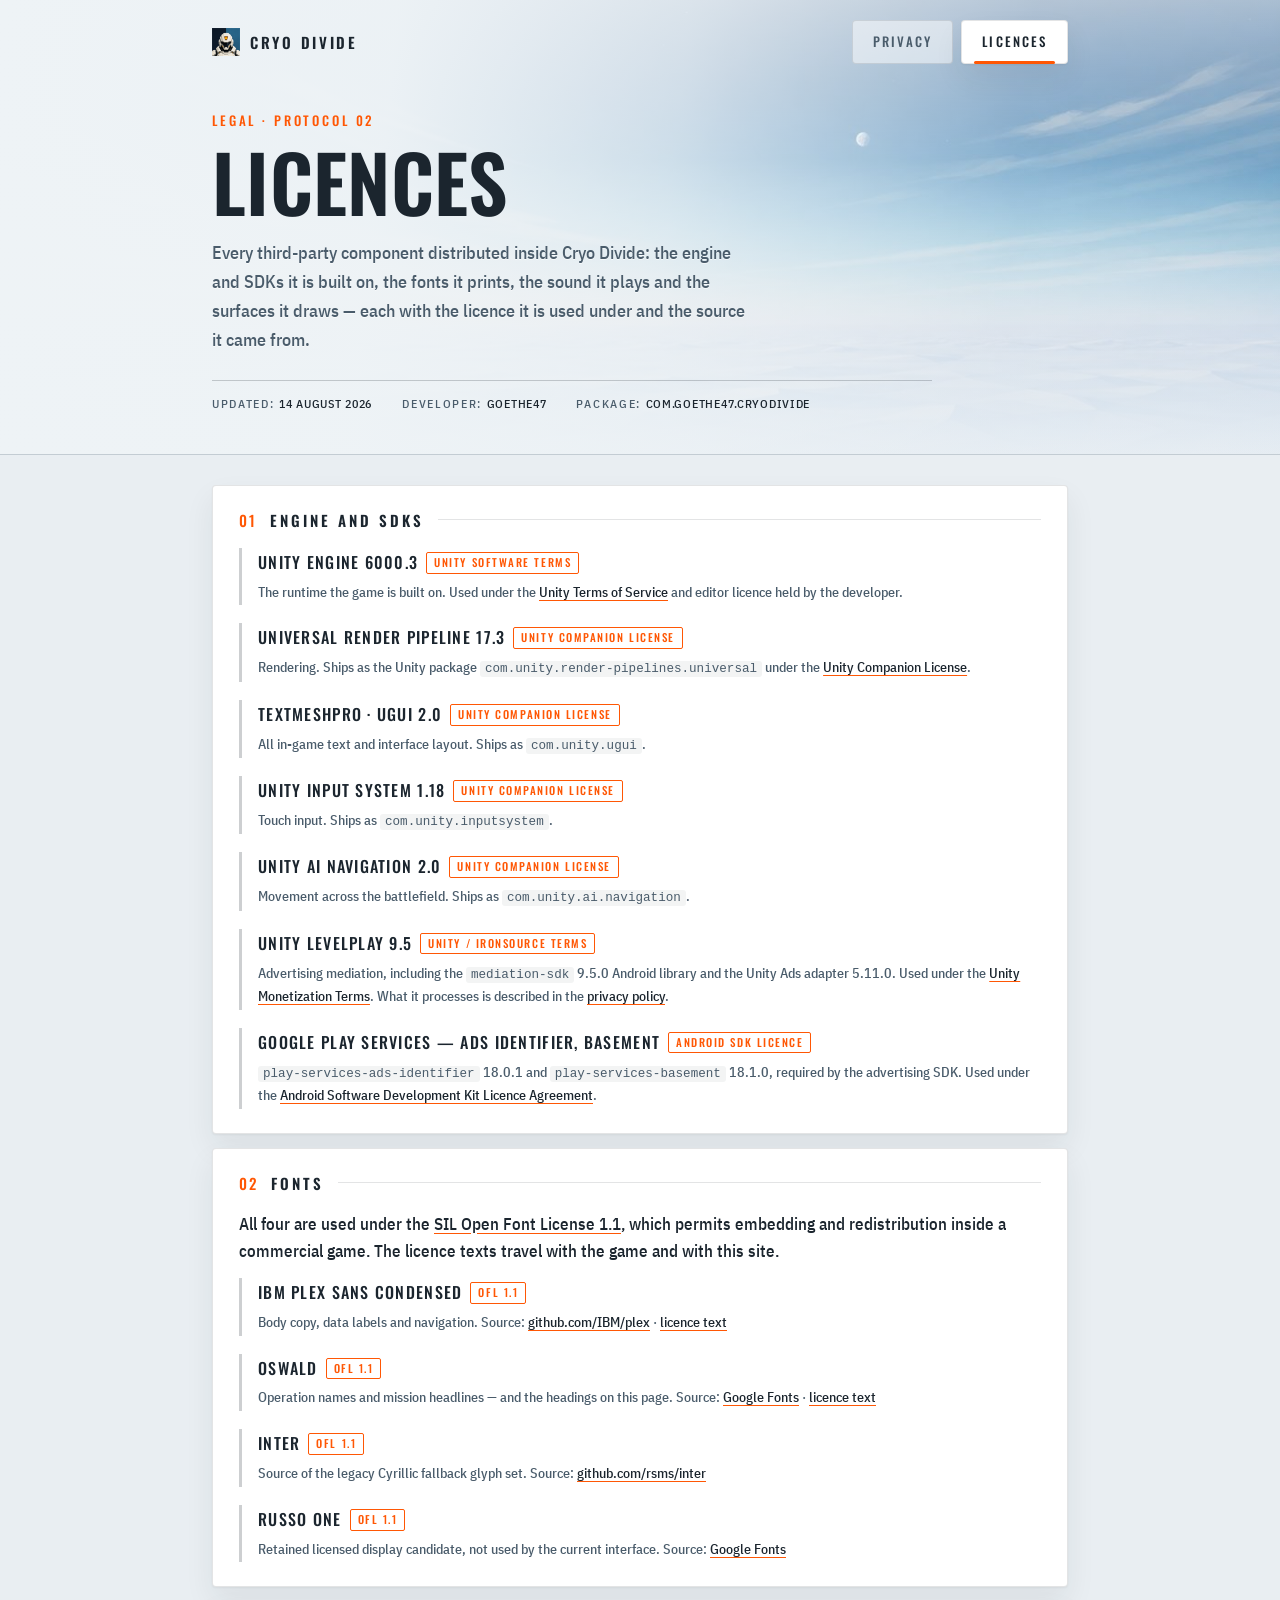
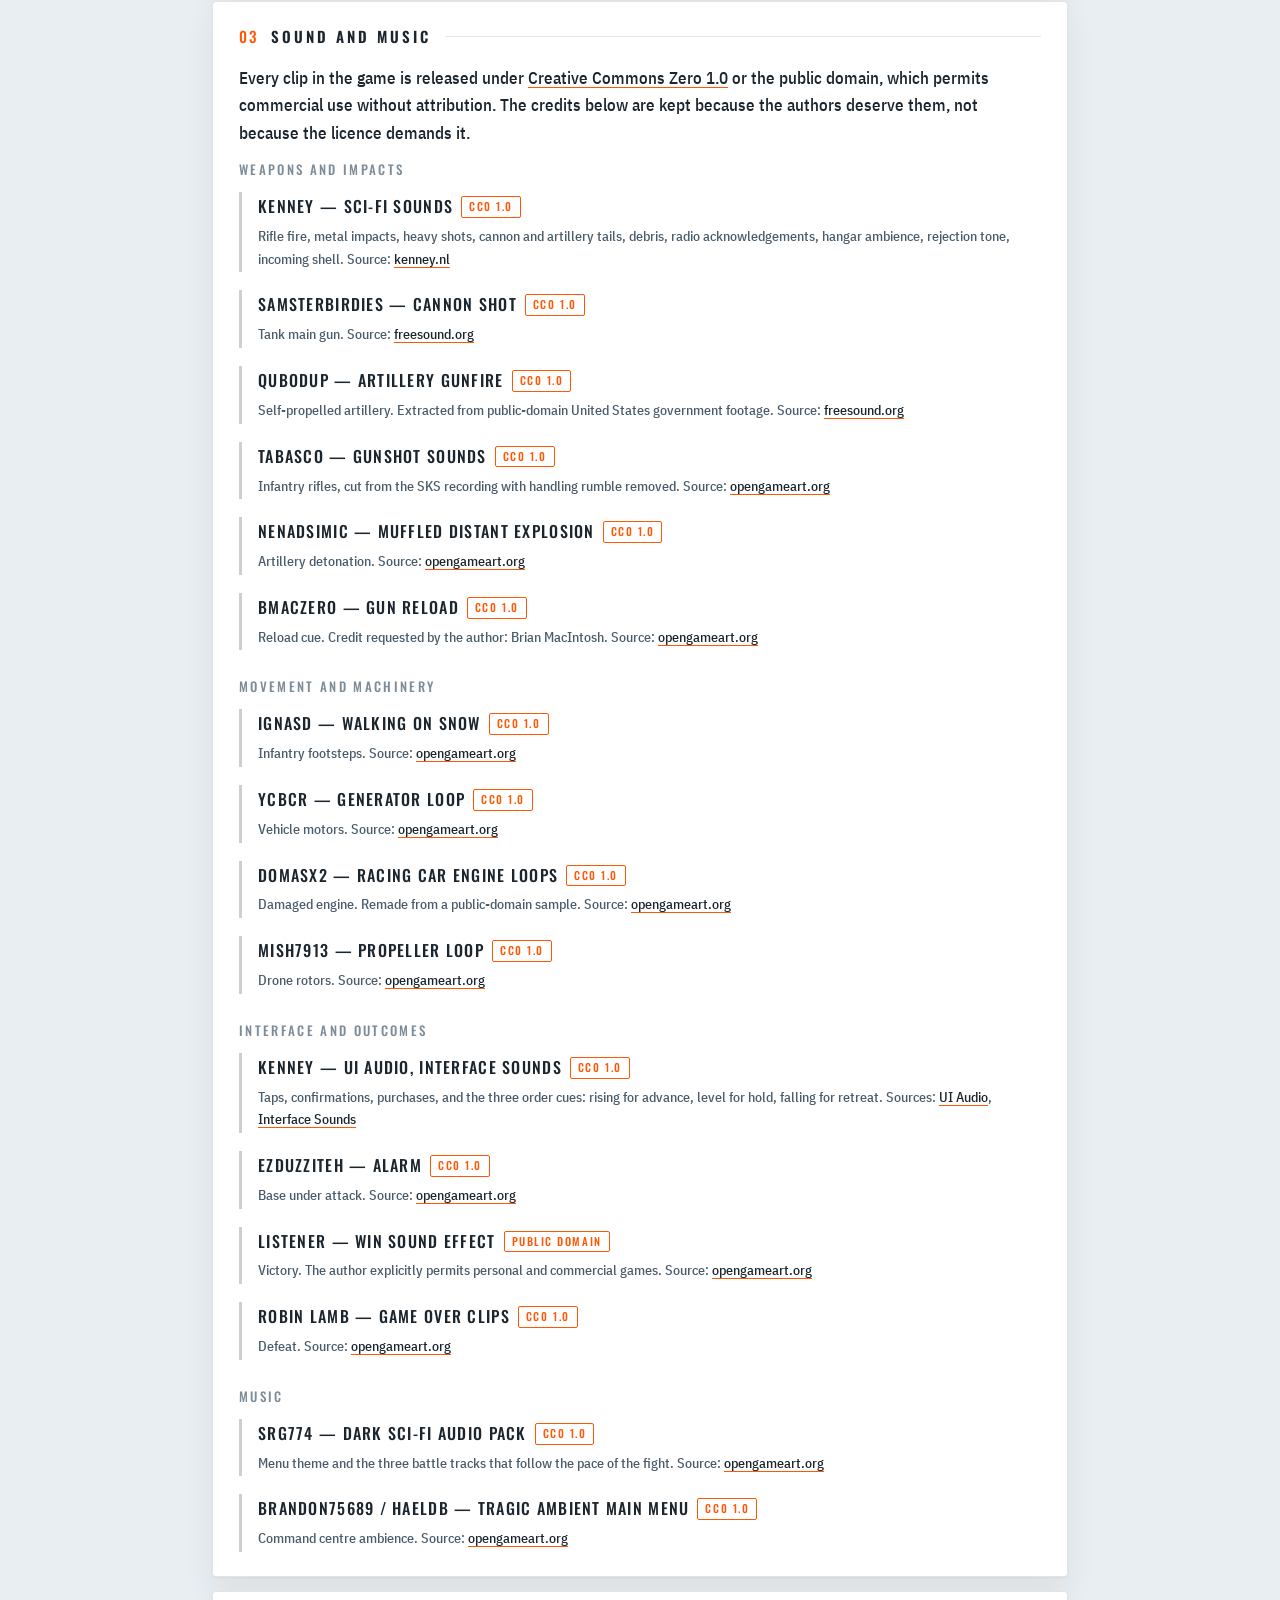
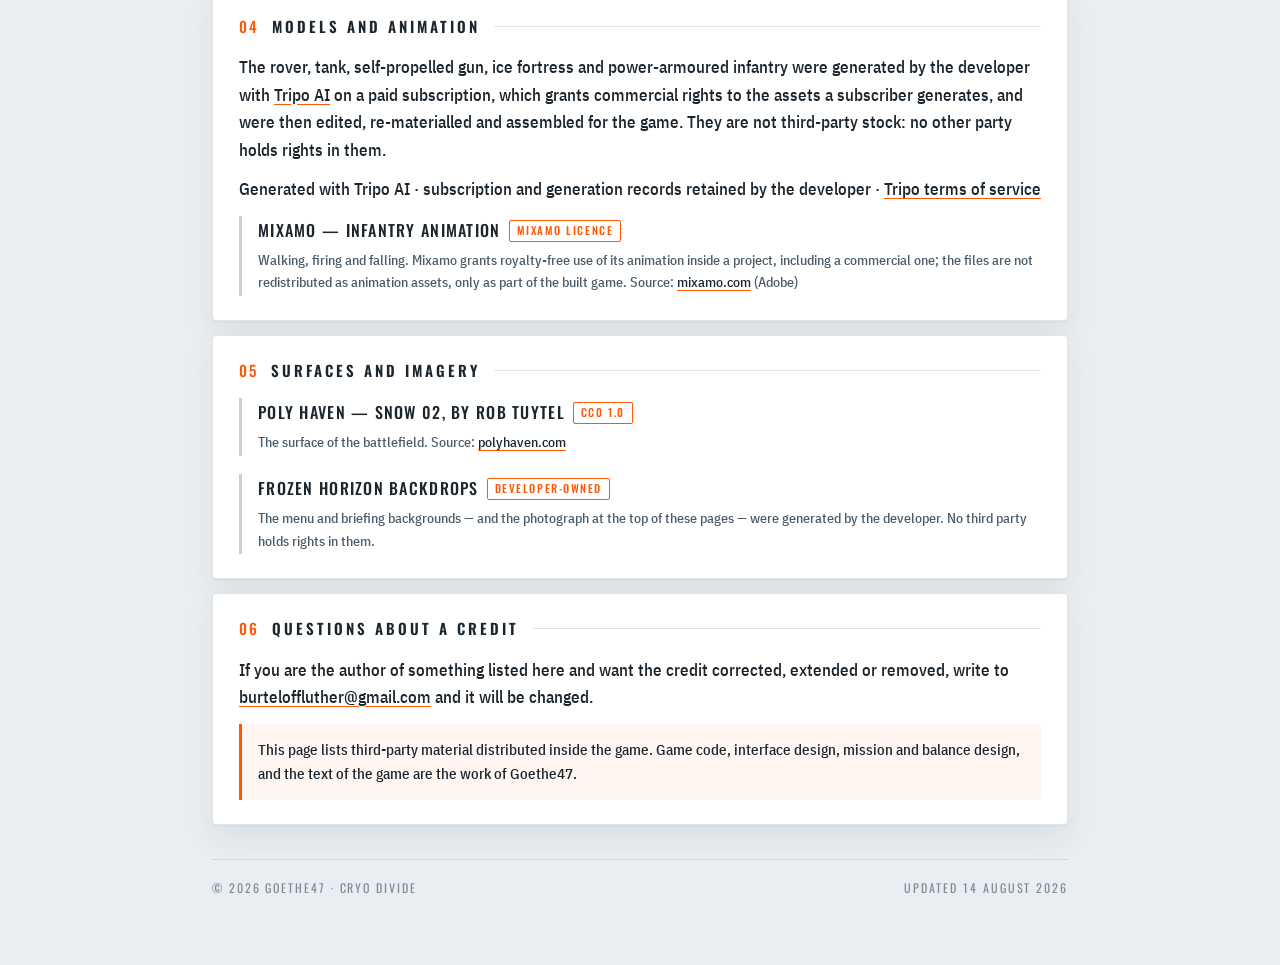
==== commit a24a1fc5: "Account for the horizon at the top of the page The backdrop the site wears is generated by the devel" ====
--- a/licenses.html
+++ b/licenses.html
@@ -129,9 +129,12 @@
 <p class="files">Walking, firing and falling. Mixamo grants royalty-free use of its animation inside a project, including a commercial one; the files are not redistributed as animation assets, only as part of the built game. Source: <a href="https://www.mixamo.com/" target="_blank" rel="noopener">mixamo.com</a> (Adobe)</p></div>
 </section>
 
-<section><h2><span class="num">05</span>Textures</h2>
+<section><h2><span class="num">05</span>Surfaces and imagery</h2>
 <div class="pack"><div class="name">Poly Haven — Snow 02, by Rob Tuytel<span class="lic">CC0 1.0</span></div>
 <p class="files">The surface of the battlefield. Source: <a href="https://polyhaven.com/a/snow_02" target="_blank" rel="noopener">polyhaven.com</a></p></div>
+
+<div class="pack"><div class="name">Frozen horizon backdrops<span class="lic">Developer-owned</span></div>
+<p class="files">The menu and briefing backgrounds — and the photograph at the top of these pages — were generated by the developer. No third party holds rights in them.</p></div>
 </section>
 
 <section><h2><span class="num">06</span>Questions about a credit</h2>
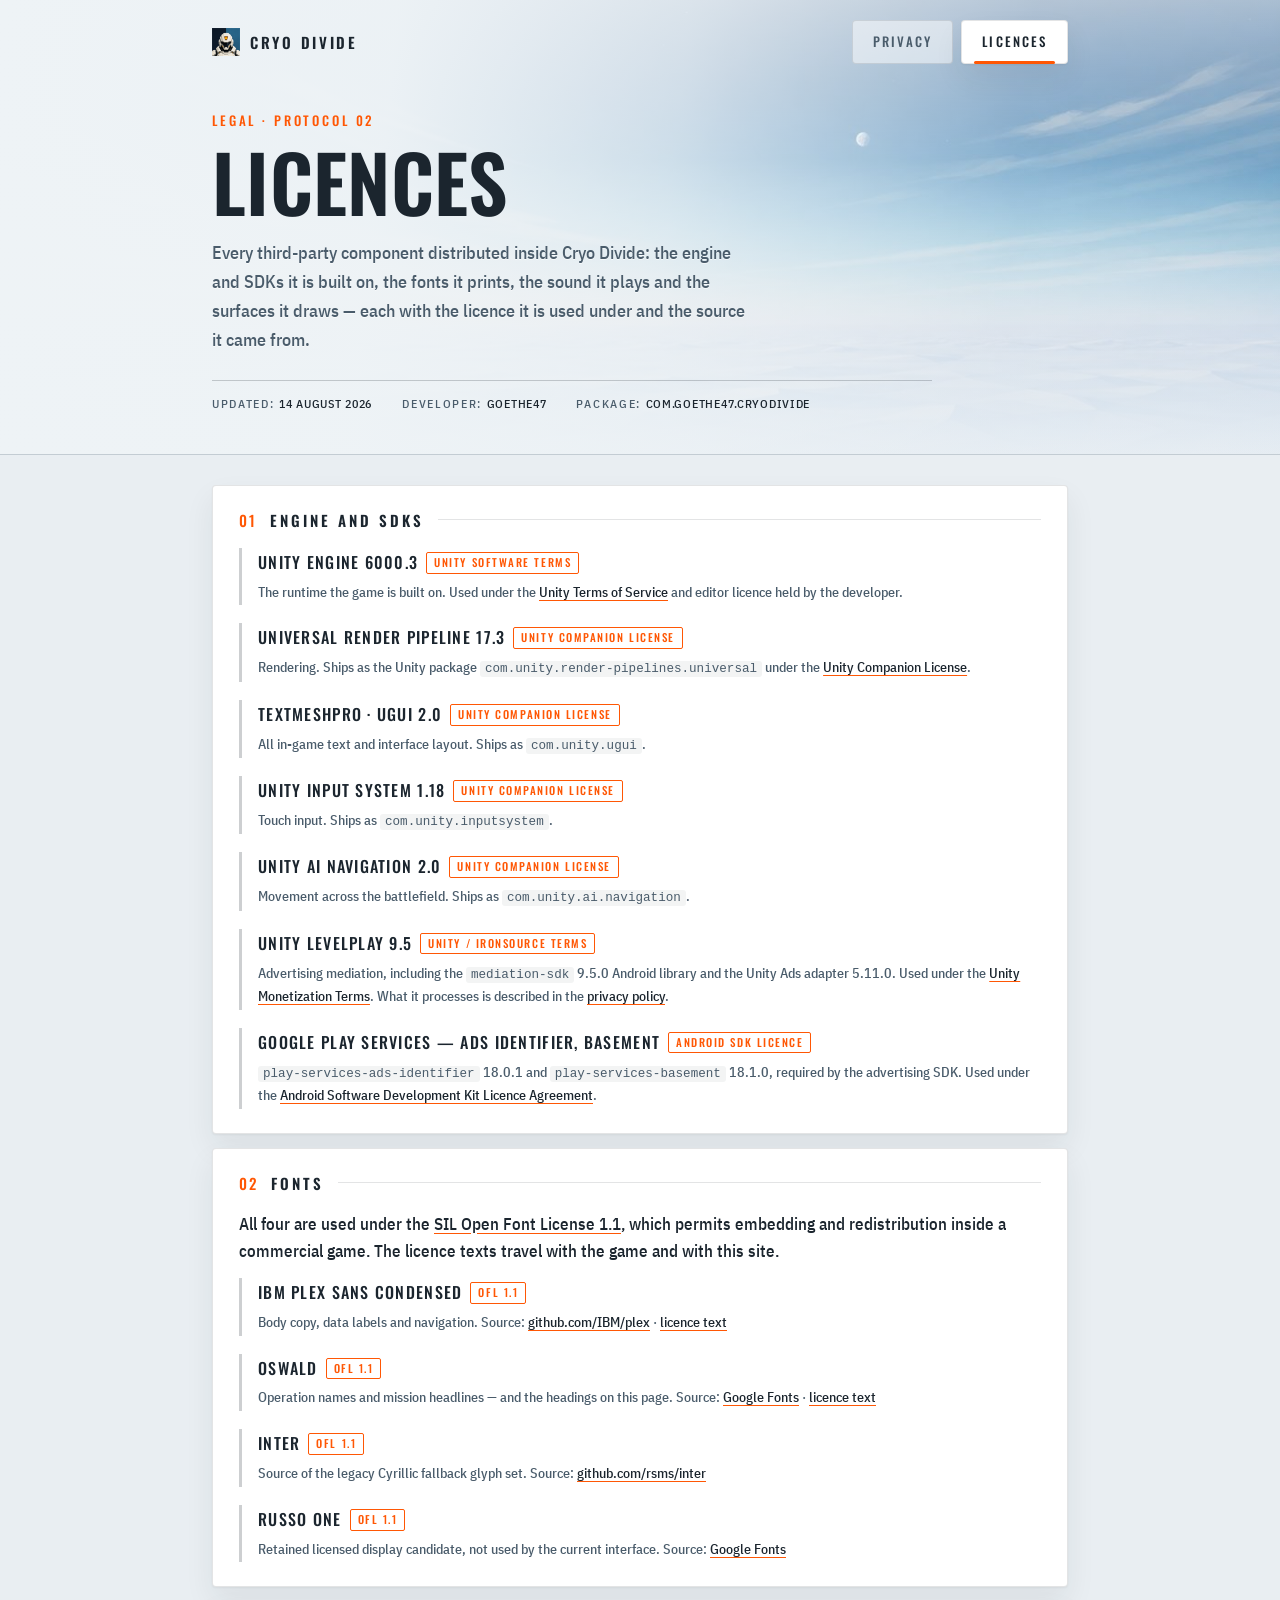
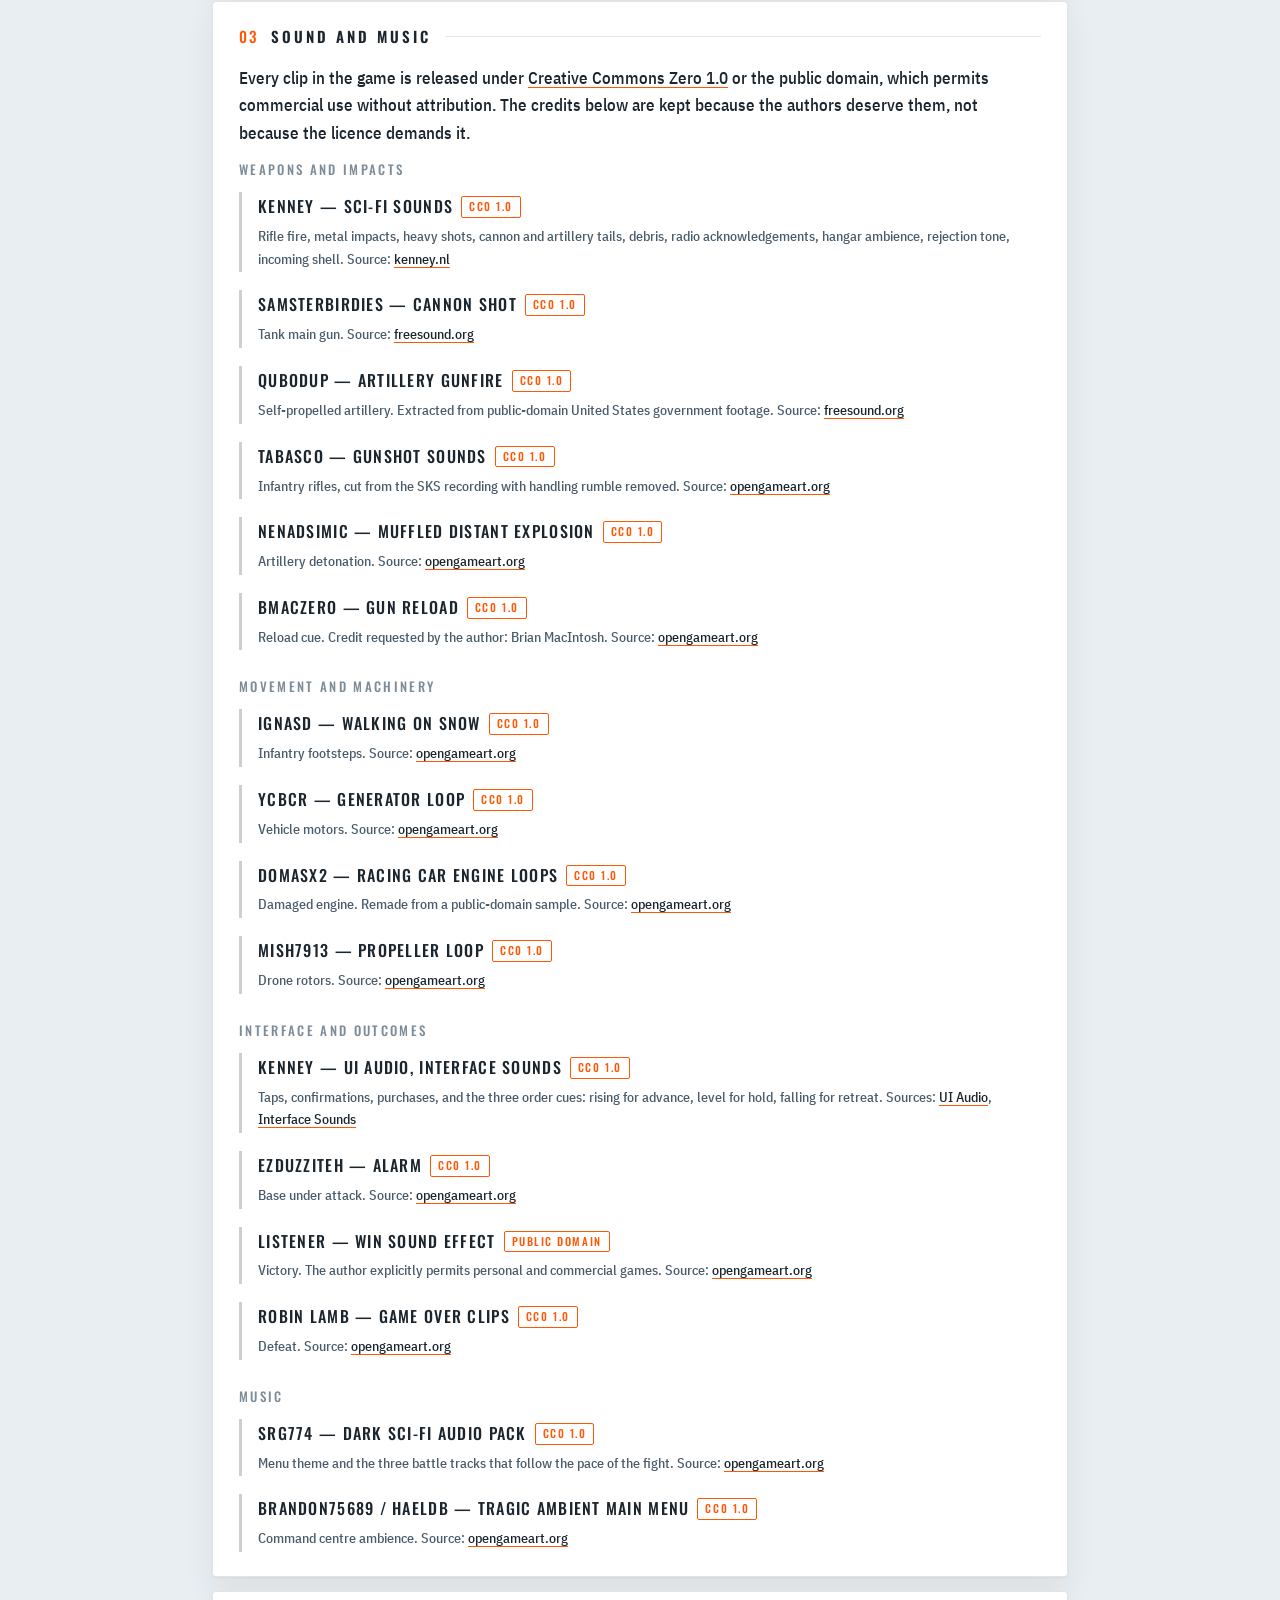
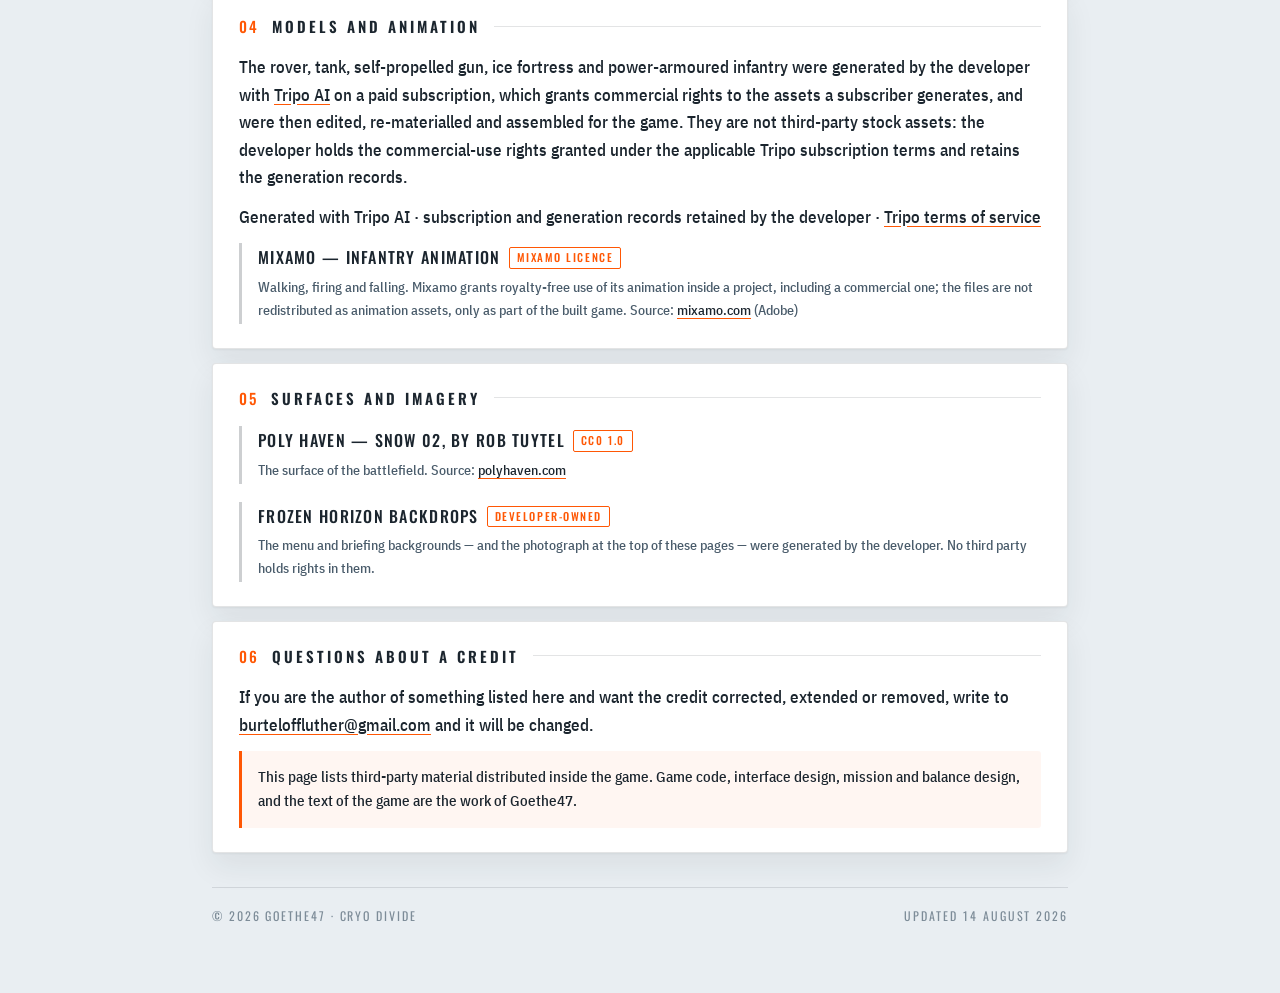
==== commit 0275660b: "Say only what this version of the game actually does The policy described gameplay analytics that do" ====
--- a/licenses.html
+++ b/licenses.html
@@ -122,7 +122,7 @@
 </section>
 
 <section><h2><span class="num">04</span>Models and animation</h2>
-<p>The rover, tank, self-propelled gun, ice fortress and power-armoured infantry were generated by the developer with <a href="https://www.tripo3d.ai/" target="_blank" rel="noopener">Tripo AI</a> on a paid subscription, which grants commercial rights to the assets a subscriber generates, and were then edited, re-materialled and assembled for the game. They are not third-party stock: no other party holds rights in them.</p>
+<p>The rover, tank, self-propelled gun, ice fortress and power-armoured infantry were generated by the developer with <a href="https://www.tripo3d.ai/" target="_blank" rel="noopener">Tripo AI</a> on a paid subscription, which grants commercial rights to the assets a subscriber generates, and were then edited, re-materialled and assembled for the game. They are not third-party stock assets: the developer holds the commercial-use rights granted under the applicable Tripo subscription terms and retains the generation records.</p>
 <p class="files">Generated with Tripo AI · subscription and generation records retained by the developer · <a href="https://www.tripo3d.ai/terms" target="_blank" rel="noopener">Tripo terms of service</a></p>
 
 <div class="pack"><div class="name">Mixamo — infantry animation<span class="lic">Mixamo licence</span></div>
